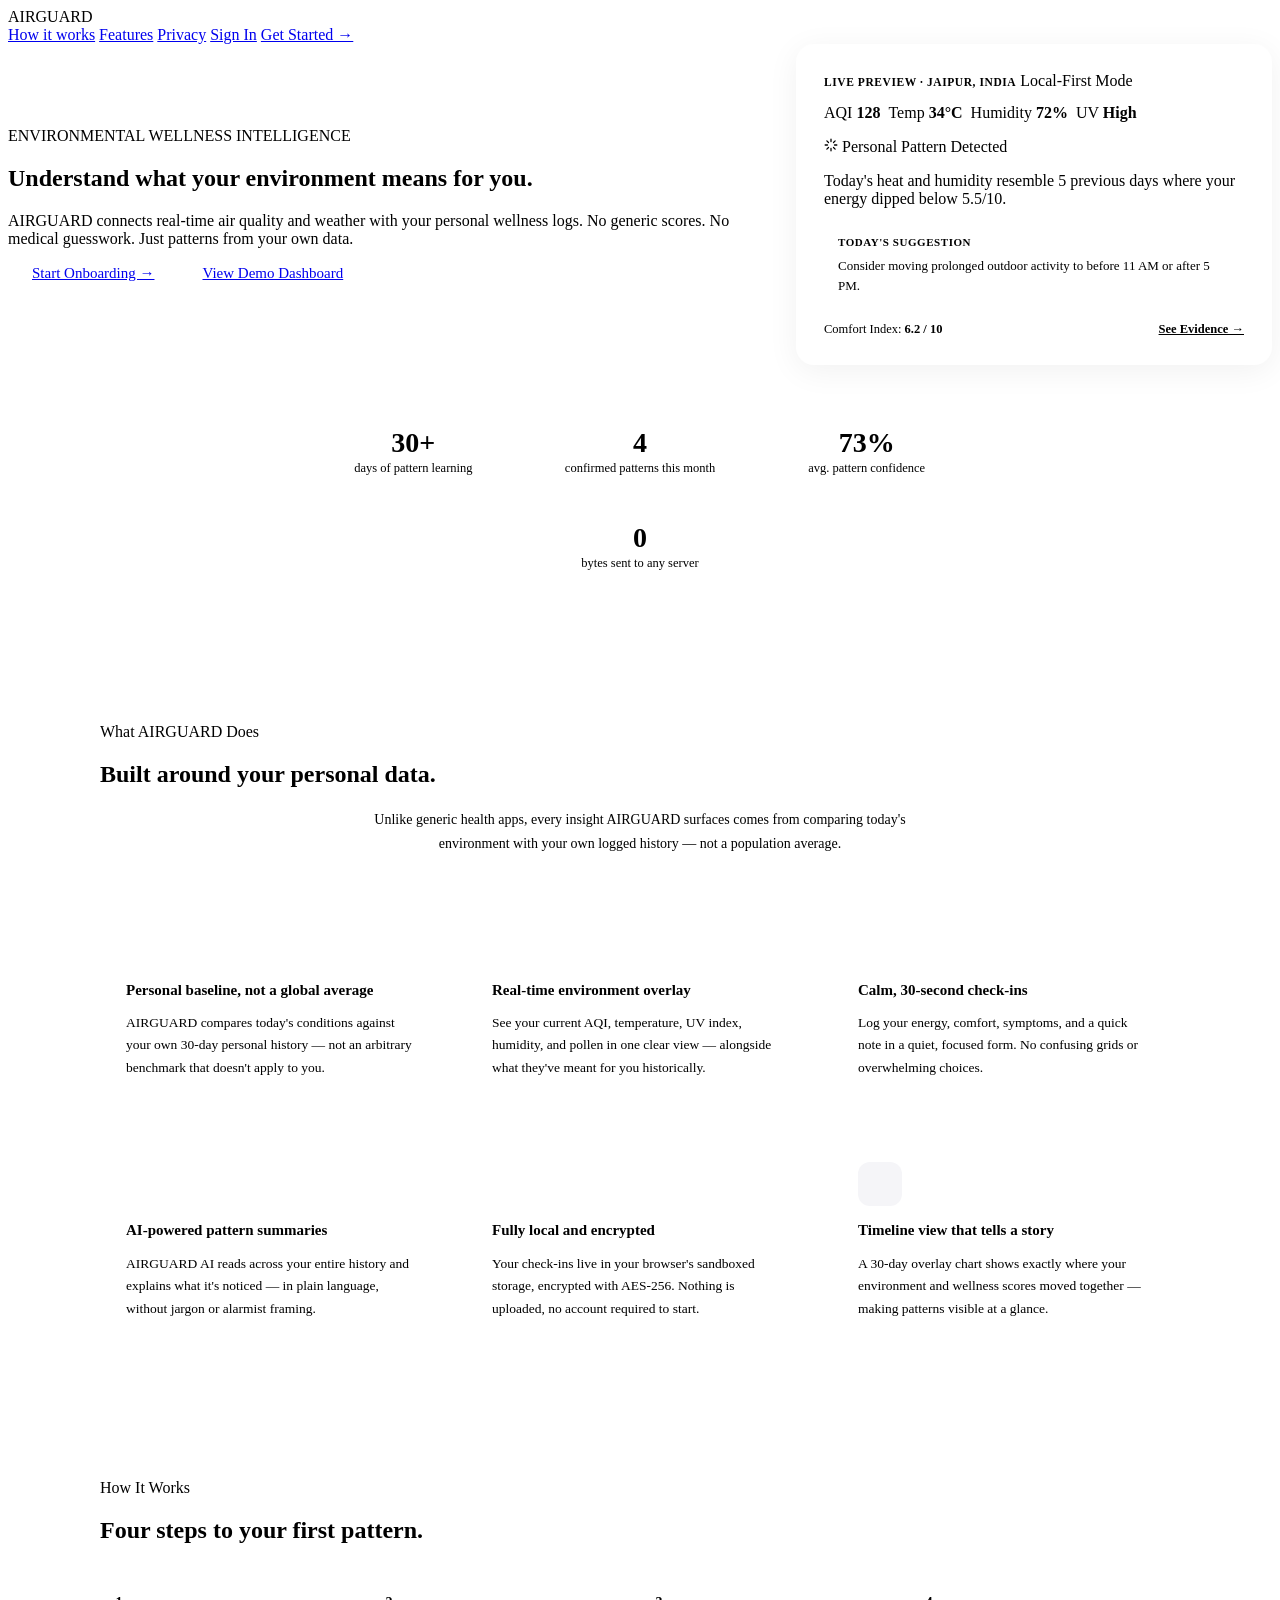
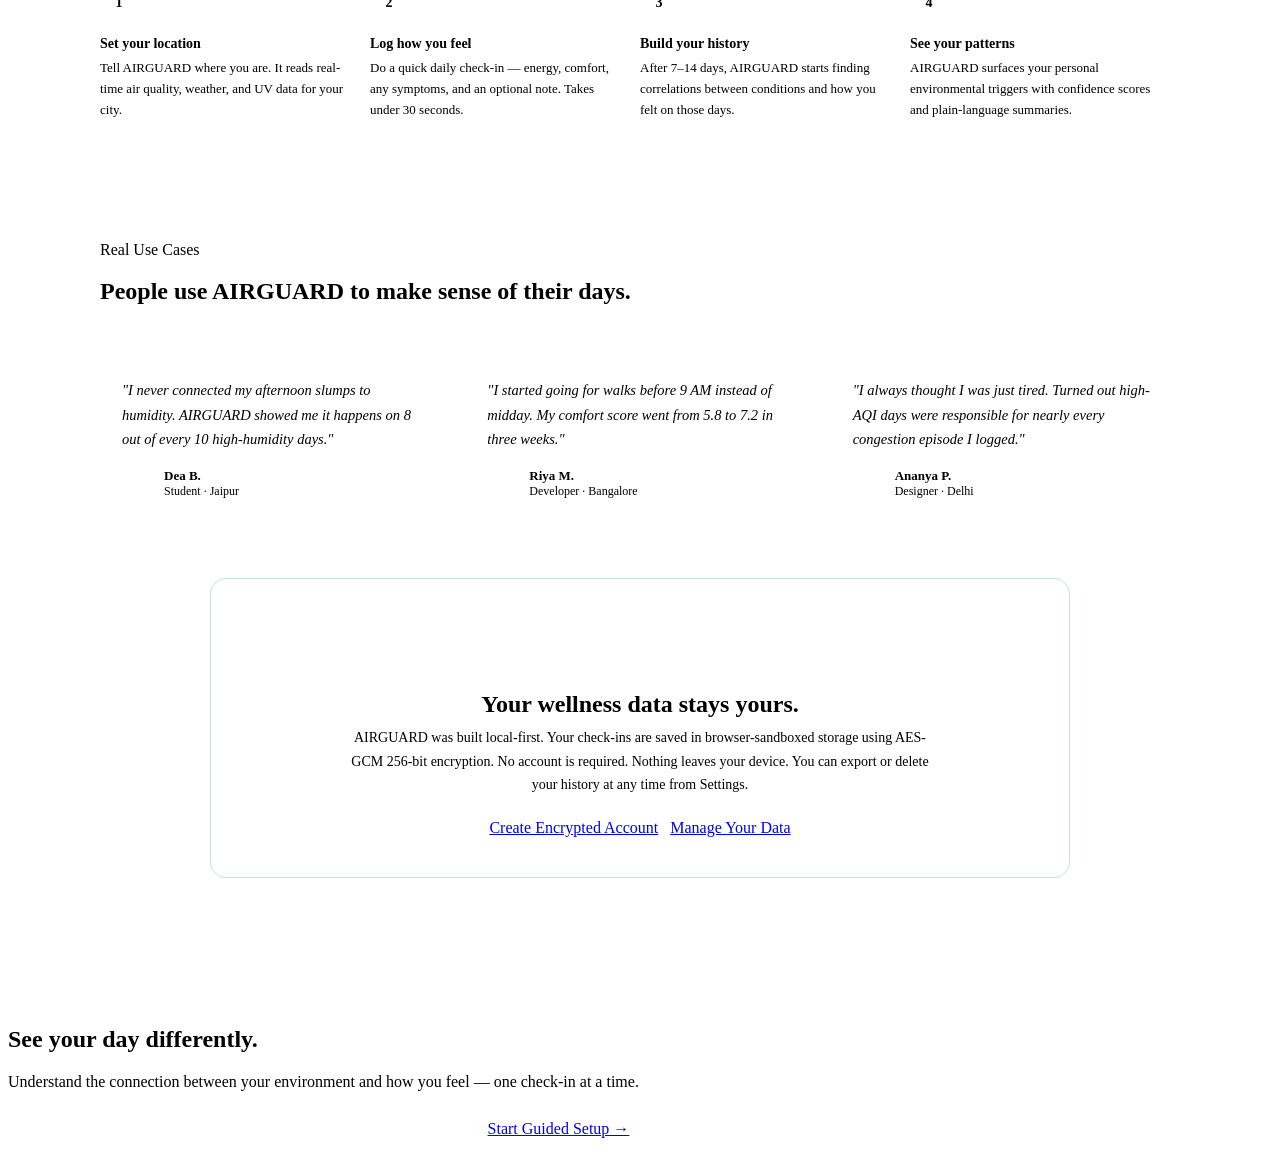
==== index.html @ f50c3597 "initial commit" ====
<!DOCTYPE html>
<html lang="en" class="landing-body">
<head>
  <meta charset="UTF-8">
  <meta name="viewport" content="width=device-width, initial-scale=1.0">
  <title>AIRGUARD — Environmental Wellness Intelligence</title>
  <meta name="description" content="AIRGUARD connects real-time air quality and weather to your personal wellness logs, helping you discover how your environment affects how you feel.">
  <link rel="preconnect" href="https://fonts.googleapis.com">
  <link rel="preconnect" href="https://fonts.gstatic.com" crossorigin>
  <link href="https://fonts.googleapis.com/css2?family=DM+Sans:opsz,wght@9..40,300;9..40,400;9..40,500;9..40,600;9..40,700;9..40,800&display=swap" rel="stylesheet">
  <link rel="stylesheet" href="css/style.css">
  <style>
    /* ─── LANDING PAGE EXTRAS ─────────────────────────────── */
    .landing-nav-links a { transition: color 0.15s; }
    .landing-nav-links a:hover { color: var(--text); }

    /* HERO STRIP */
    .hero-env-strip {
      display: flex;
      gap: 8px;
      flex-wrap: wrap;
      margin-bottom: 16px;
    }

    /* SPOTLIGHT CARD */
    .hero-spotlight-card {
      background: #fff;
      border: 1px solid var(--border);
      border-radius: 18px;
      padding: 28px;
      box-shadow: 0 6px 32px rgba(0,0,0,0.06);
      max-width: 420px;
      width: 100%;
    }

    /* FEATURE SECTION */
    .feature-section {
      padding: 72px 0 56px;
    }
    .feature-grid {
      display: grid;
      grid-template-columns: repeat(auto-fit, minmax(280px, 1fr));
      gap: 18px;
      margin-top: 40px;
    }
    .feature-card {
      background: #fff;
      border: 1px solid var(--border);
      border-radius: 14px;
      padding: 26px;
      transition: box-shadow 0.18s, transform 0.18s;
    }
    .feature-card:hover {
      box-shadow: 0 4px 20px rgba(0,0,0,0.07);
      transform: translateY(-2px);
    }
    .feature-icon {
      width: 44px;
      height: 44px;
      border-radius: 12px;
      display: flex;
      align-items: center;
      justify-content: center;
      margin-bottom: 16px;
    }
    .feature-card h3 {
      font-size: 15px;
      font-weight: 700;
      color: var(--text);
      margin-bottom: 8px;
    }
    .feature-card p {
      font-size: 13.5px;
      color: var(--text-secondary);
      line-height: 1.65;
    }

    /* TESTIMONIAL / SCENARIO SECTION */
    .scenario-section {
      padding: 56px 0;
      border-top: 1px solid var(--border-soft);
    }
    .scenario-grid {
      display: grid;
      grid-template-columns: repeat(auto-fit, minmax(260px, 1fr));
      gap: 16px;
      margin-top: 36px;
    }
    .scenario-card {
      background: #fff;
      border: 1px solid var(--border);
      border-radius: 14px;
      padding: 22px;
    }
    .scenario-quote {
      font-size: 14.5px;
      line-height: 1.7;
      color: var(--text);
      margin-bottom: 16px;
      font-style: italic;
    }
    .scenario-source {
      display: flex;
      align-items: center;
      gap: 10px;
    }
    .scenario-avatar {
      width: 32px;
      height: 32px;
      border-radius: 50%;
      display: flex;
      align-items: center;
      justify-content: center;
      font-size: 12px;
      font-weight: 700;
      color: #fff;
      flex-shrink: 0;
    }
    .scenario-name {
      font-size: 13px;
      font-weight: 700;
      color: var(--text);
    }
    .scenario-role {
      font-size: 12px;
      color: var(--text-tertiary);
    }

    /* HOW IT WORKS */
    .how-section {
      padding: 64px 0;
      border-top: 1px solid var(--border-soft);
    }
    .steps-row {
      display: grid;
      grid-template-columns: repeat(auto-fit, minmax(200px, 1fr));
      gap: 0;
      margin-top: 40px;
      position: relative;
    }
    .step-item {
      padding: 0 24px 0 0;
      position: relative;
    }
    .step-item:not(:last-child)::after {
      content: '';
      position: absolute;
      right: 0;
      top: 20px;
      height: 1px;
      width: 100%;
      background: var(--border-soft);
      pointer-events: none;
    }
    .step-num {
      width: 38px;
      height: 38px;
      border-radius: 50%;
      background: var(--surface-alt);
      border: 1px solid var(--border);
      display: flex;
      align-items: center;
      justify-content: center;
      font-size: 14px;
      font-weight: 800;
      color: var(--text);
      margin-bottom: 14px;
      position: relative;
      z-index: 1;
    }
    .step-title {
      font-size: 14px;
      font-weight: 700;
      color: var(--text);
      margin-bottom: 6px;
    }
    .step-desc {
      font-size: 13px;
      color: var(--text-secondary);
      line-height: 1.6;
    }

    /* PRIVACY TRUST BANNER */
    .trust-banner {
      background: var(--green-bg);
      border: 1px solid #BDE6D5;
      border-radius: 16px;
      padding: 40px;
      text-align: center;
      margin: 0 0 64px;
    }
    .trust-icon {
      width: 52px;
      height: 52px;
      border-radius: 14px;
      background: var(--green);
      color: #fff;
      display: flex;
      align-items: center;
      justify-content: center;
      margin: 0 auto 16px;
    }
    .trust-banner h2 {
      font-size: 24px;
      font-weight: 800;
      color: var(--green-fg);
      margin-bottom: 8px;
    }
    .trust-banner p {
      max-width: 600px;
      margin: 0 auto 22px;
      font-size: 14px;
      color: var(--text-secondary);
      line-height: 1.7;
    }

    /* STATS ROW */
    .stats-row {
      display: flex;
      justify-content: center;
      gap: 0;
      flex-wrap: wrap;
      border: 1px solid var(--border);
      border-radius: 14px;
      background: #fff;
      overflow: hidden;
      margin: 0 auto;
      max-width: 680px;
    }
    .stat-item {
      flex: 1;
      min-width: 140px;
      padding: 24px 20px;
      text-align: center;
      border-right: 1px solid var(--border);
    }
    .stat-item:last-child { border-right: none; }
    .stat-number {
      font-size: 28px;
      font-weight: 800;
      color: var(--text);
      line-height: 1;
      margin-bottom: 4px;
    }
    .stat-label {
      font-size: 12.5px;
      color: var(--text-secondary);
    }

    /* SECTION LAYOUT WRAPPER */
    .landing-container {
      max-width: 1080px;
      margin: 0 auto;
      padding: 0 32px;
    }

    /* Two-col layout for hero */
    .hero-two-col {
      display: grid;
      grid-template-columns: 1fr auto;
      gap: 48px;
      align-items: center;
    }
    @media (max-width: 820px) {
      .hero-two-col { grid-template-columns: 1fr; }
      .hero-spotlight-card { max-width: 100%; }
    }
    @media (max-width: 600px) {
      .step-item { padding-bottom: 24px; }
      .stats-row { flex-direction: column; }
      .stat-item { border-right: none; border-bottom: 1px solid var(--border); }
      .stat-item:last-child { border-bottom: none; }
    }
  </style>
</head>
<body class="landing-body">

  <!-- HEADER -->
  <header class="landing-header">
    <div class="landing-brand">
      <span class="brand-dot"></span> AIRGUARD
    </div>
    <nav class="landing-nav-links">
      <a href="#how-it-works">How it works</a>
      <a href="#features">Features</a>
      <a href="#privacy">Privacy</a>
      <a href="auth.html" class="btn btn-outline btn-sm">Sign In</a>
      <a href="onboarding.html" class="btn btn-dark btn-sm">Get Started →</a>
    </nav>
  </header>

  <main>

    <!-- ── HERO ───────────────────────────────────────────── -->
    <section class="landing-hero">
      <div class="hero-two-col">
        <div>
          <span class="landing-hero-tag">ENVIRONMENTAL WELLNESS INTELLIGENCE</span>
          <h1 class="landing-hero-h1">Understand what your environment means for <span style="color:var(--purple-fg);">you.</span></h1>
          <p class="landing-hero-sub">
            AIRGUARD connects real-time air quality and weather with your personal wellness logs. No generic scores. No medical guesswork. Just patterns from your own data.
          </p>
          <div class="landing-hero-actions">
            <a href="onboarding.html" class="btn btn-dark" style="padding:14px 24px; font-size:15px;">Start Onboarding →</a>
            <a href="dashboard.html" class="btn btn-outline" style="padding:14px 20px; font-size:15px;">View Demo Dashboard</a>
          </div>
        </div>

        <!-- SPOTLIGHT CARD -->
        <div class="hero-spotlight-card">
          <div class="spotlight-top" style="margin-bottom:14px;">
            <span class="secondary-text" style="font-weight:700; font-size:11.5px; letter-spacing:0.05em;">LIVE PREVIEW · JAIPUR, INDIA</span>
            <span class="spotlight-badge"><span class="pulse-dot"></span>Local-First Mode</span>
          </div>

          <div class="hero-env-strip">
            <div class="env-pill"><span class="dot" style="background:var(--amber);"></span>AQI <b>128</b></div>
            <div class="env-pill"><span class="dot" style="background:var(--red);"></span>Temp <b>34°C</b></div>
            <div class="env-pill"><span class="dot" style="background:var(--blue);"></span>Humidity <b>72%</b></div>
            <div class="env-pill"><span class="dot" style="background:var(--purple);"></span>UV <b>High</b></div>
          </div>

          <div class="spotlight-highlight-box" style="margin-bottom:16px;">
            <div class="spotlight-title">
              <svg width="14" height="14" viewBox="0 0 24 24" fill="none" stroke="currentColor" stroke-width="2.2" stroke-linecap="round" stroke-linejoin="round"><path d="M12 2v4M12 18v4M4.9 4.9l2.8 2.8M16.3 16.3l2.8 2.8M2 12h4M18 12h4M4.9 19.1l2.8-2.8M16.3 7.7l2.8-2.8"/></svg>
              Personal Pattern Detected
            </div>
            <p class="spotlight-text">
              Today's heat and humidity resemble 5 previous days where your energy dipped below 5.5/10.
            </p>
          </div>

          <div style="background:var(--surface-alt); border-radius:10px; padding:12px 14px; margin-bottom:14px;">
            <div style="font-size:11px; font-weight:700; color:var(--text-tertiary); text-transform:uppercase; letter-spacing:0.05em; margin-bottom:8px;">Today's Suggestion</div>
            <div style="font-size:13px; color:var(--text); line-height:1.55;">Consider moving prolonged outdoor activity to before 11 AM or after 5 PM.</div>
          </div>

          <div style="display:flex; justify-content:space-between; align-items:center; font-size:12.5px; color:var(--text-secondary);">
            <span>Comfort Index: <b style="color:var(--text);">6.2 / 10</b></span>
            <a href="dashboard.html" style="color:var(--purple-fg); font-weight:700;">See Evidence →</a>
          </div>
        </div>
      </div>
    </section>

    <!-- ── STATS ──────────────────────────────────────────── -->
    <section style="padding: 40px 0 56px;">
      <div class="landing-container">
        <div class="stats-row">
          <div class="stat-item">
            <div class="stat-number">30+</div>
            <div class="stat-label">days of pattern learning</div>
          </div>
          <div class="stat-item">
            <div class="stat-number">4</div>
            <div class="stat-label">confirmed patterns this month</div>
          </div>
          <div class="stat-item">
            <div class="stat-number">73%</div>
            <div class="stat-label">avg. pattern confidence</div>
          </div>
          <div class="stat-item">
            <div class="stat-number">0</div>
            <div class="stat-label">bytes sent to any server</div>
          </div>
        </div>
      </div>
    </section>

    <!-- ── FEATURES ───────────────────────────────────────── -->
    <section class="feature-section" id="features">
      <div class="landing-container">
        <div class="section-kicker-center">What AIRGUARD Does</div>
        <h2 class="section-title-center">Built around your personal data.</h2>
        <p style="text-align:center; max-width:580px; margin:12px auto 0; font-size:14px; color:var(--text-secondary); line-height:1.7;">
          Unlike generic health apps, every insight AIRGUARD surfaces comes from comparing today's environment with your own logged history — not a population average.
        </p>

        <div class="feature-grid">

          <div class="feature-card">
            <div class="feature-icon" style="background:var(--purple-bg);">
              <svg width="20" height="20" viewBox="0 0 24 24" fill="none" stroke="var(--purple-fg)" stroke-width="2" stroke-linecap="round" stroke-linejoin="round"><path d="m3 17 6-6 4 4 8-8"/><path d="M15 6h6v6"/></svg>
            </div>
            <h3>Personal baseline, not a global average</h3>
            <p>AIRGUARD compares today's conditions against your own 30-day personal history — not an arbitrary benchmark that doesn't apply to you.</p>
          </div>

          <div class="feature-card">
            <div class="feature-icon" style="background:var(--blue-bg);">
              <svg width="20" height="20" viewBox="0 0 24 24" fill="none" stroke="var(--blue-fg)" stroke-width="2" stroke-linecap="round" stroke-linejoin="round"><circle cx="12" cy="12" r="9"/><path d="M12 7v5l3 2"/></svg>
            </div>
            <h3>Real-time environment overlay</h3>
            <p>See your current AQI, temperature, UV index, humidity, and pollen in one clear view — alongside what they've meant for you historically.</p>
          </div>

          <div class="feature-card">
            <div class="feature-icon" style="background:var(--green-bg);">
              <svg width="20" height="20" viewBox="0 0 24 24" fill="none" stroke="var(--green-fg)" stroke-width="2" stroke-linecap="round" stroke-linejoin="round"><circle cx="12" cy="12" r="9"/><path d="m8.5 12.5 2.4 2.4L16 9.5"/></svg>
            </div>
            <h3>Calm, 30-second check-ins</h3>
            <p>Log your energy, comfort, symptoms, and a quick note in a quiet, focused form. No confusing grids or overwhelming choices.</p>
          </div>

          <div class="feature-card">
            <div class="feature-icon" style="background:var(--amber-bg);">
              <svg width="20" height="20" viewBox="0 0 24 24" fill="none" stroke="var(--amber-fg)" stroke-width="2" stroke-linecap="round" stroke-linejoin="round"><path d="M12 2v4M12 18v4M4.9 4.9l2.8 2.8M16.3 16.3l2.8 2.8M2 12h4M18 12h4M4.9 19.1l2.8-2.8M16.3 7.7l2.8-2.8"/></svg>
            </div>
            <h3>AI-powered pattern summaries</h3>
            <p>AIRGUARD AI reads across your entire history and explains what it's noticed — in plain language, without jargon or alarmist framing.</p>
          </div>

          <div class="feature-card">
            <div class="feature-icon" style="background:var(--red-bg);">
              <svg width="20" height="20" viewBox="0 0 24 24" fill="none" stroke="var(--red-fg)" stroke-width="2" stroke-linecap="round" stroke-linejoin="round"><rect x="3" y="11" width="18" height="11" rx="2"/><path d="M7 11V7a5 5 0 0 1 10 0v4"/></svg>
            </div>
            <h3>Fully local and encrypted</h3>
            <p>Your check-ins live in your browser's sandboxed storage, encrypted with AES-256. Nothing is uploaded, no account required to start.</p>
          </div>

          <div class="feature-card">
            <div class="feature-icon" style="background:#F5F5F8;">
              <svg width="20" height="20" viewBox="0 0 24 24" fill="none" stroke="var(--text)" stroke-width="2" stroke-linecap="round" stroke-linejoin="round"><circle cx="12" cy="12" r="8.5"/><path d="M12 7.5V12l3 2"/></svg>
            </div>
            <h3>Timeline view that tells a story</h3>
            <p>A 30-day overlay chart shows exactly where your environment and wellness scores moved together — making patterns visible at a glance.</p>
          </div>

        </div>
      </div>
    </section>

    <!-- ── HOW IT WORKS ───────────────────────────────────── -->
    <section class="how-section" id="how-it-works">
      <div class="landing-container">
        <div class="section-kicker-center">How It Works</div>
        <h2 class="section-title-center">Four steps to your first pattern.</h2>

        <div class="steps-row">
          <div class="step-item">
            <div class="step-num">1</div>
            <div class="step-title">Set your location</div>
            <div class="step-desc">Tell AIRGUARD where you are. It reads real-time air quality, weather, and UV data for your city.</div>
          </div>
          <div class="step-item">
            <div class="step-num">2</div>
            <div class="step-title">Log how you feel</div>
            <div class="step-desc">Do a quick daily check-in — energy, comfort, any symptoms, and an optional note. Takes under 30 seconds.</div>
          </div>
          <div class="step-item">
            <div class="step-num">3</div>
            <div class="step-title">Build your history</div>
            <div class="step-desc">After 7–14 days, AIRGUARD starts finding correlations between conditions and how you felt on those days.</div>
          </div>
          <div class="step-item">
            <div class="step-num">4</div>
            <div class="step-title">See your patterns</div>
            <div class="step-desc">AIRGUARD surfaces your personal environmental triggers with confidence scores and plain-language summaries.</div>
          </div>
        </div>
      </div>
    </section>

    <!-- ── SCENARIOS ─────────────────────────────────────── -->
    <section class="scenario-section">
      <div class="landing-container">
        <div class="section-kicker-center">Real Use Cases</div>
        <h2 class="section-title-center">People use AIRGUARD to make sense of their days.</h2>

        <div class="scenario-grid">
          <div class="scenario-card">
            <p class="scenario-quote">"I never connected my afternoon slumps to humidity. AIRGUARD showed me it happens on 8 out of every 10 high-humidity days."</p>
            <div class="scenario-source">
              <div class="scenario-avatar" style="background:var(--purple);">D</div>
              <div>
                <div class="scenario-name">Dea B.</div>
                <div class="scenario-role">Student · Jaipur</div>
              </div>
            </div>
          </div>
          <div class="scenario-card">
            <p class="scenario-quote">"I started going for walks before 9 AM instead of midday. My comfort score went from 5.8 to 7.2 in three weeks."</p>
            <div class="scenario-source">
              <div class="scenario-avatar" style="background:var(--blue);">R</div>
              <div>
                <div class="scenario-name">Riya M.</div>
                <div class="scenario-role">Developer · Bangalore</div>
              </div>
            </div>
          </div>
          <div class="scenario-card">
            <p class="scenario-quote">"I always thought I was just tired. Turned out high-AQI days were responsible for nearly every congestion episode I logged."</p>
            <div class="scenario-source">
              <div class="scenario-avatar" style="background:var(--green);">A</div>
              <div>
                <div class="scenario-name">Ananya P.</div>
                <div class="scenario-role">Designer · Delhi</div>
              </div>
            </div>
          </div>
        </div>
      </div>
    </section>

    <!-- ── PRIVACY TRUST BANNER ──────────────────────────── -->
    <section style="padding: 0 32px 64px;" id="privacy">
      <div style="max-width:860px; margin:0 auto;">
        <div class="trust-banner">
          <div class="trust-icon">
            <svg width="22" height="22" viewBox="0 0 24 24" fill="none" stroke="currentColor" stroke-width="2" stroke-linecap="round" stroke-linejoin="round"><rect x="3" y="11" width="18" height="11" rx="2"/><path d="M7 11V7a5 5 0 0 1 10 0v4"/></svg>
          </div>
          <h2>Your wellness data stays yours.</h2>
          <p>AIRGUARD was built local-first. Your check-ins are saved in browser-sandboxed storage using AES-GCM 256-bit encryption. No account is required. Nothing leaves your device. You can export or delete your history at any time from Settings.</p>
          <div style="display:flex; justify-content:center; gap:12px; flex-wrap:wrap;">
            <a href="auth.html" class="btn btn-dark btn-sm">Create Encrypted Account</a>
            <a href="settings.html" class="btn btn-outline btn-sm">Manage Your Data</a>
          </div>
        </div>
      </div>
    </section>

  </main>

  <!-- FOOTER BANNER -->
  <footer class="landing-footer-banner">
    <h2>See your day differently.</h2>
    <p>Understand the connection between your environment and how you feel — one check-in at a time.</p>
    <div style="display:flex; justify-content:center; gap:12px; flex-wrap:wrap;">
      <a href="onboarding.html" class="btn btn-white" style="padding:13px 24px;">Start Guided Setup →</a>
      <a href="dashboard.html" class="btn btn-outline" style="color:#FFF; border-color:#343C45;">Open Dashboard Demo</a>
    </div>
  </footer>

</body>
</html>
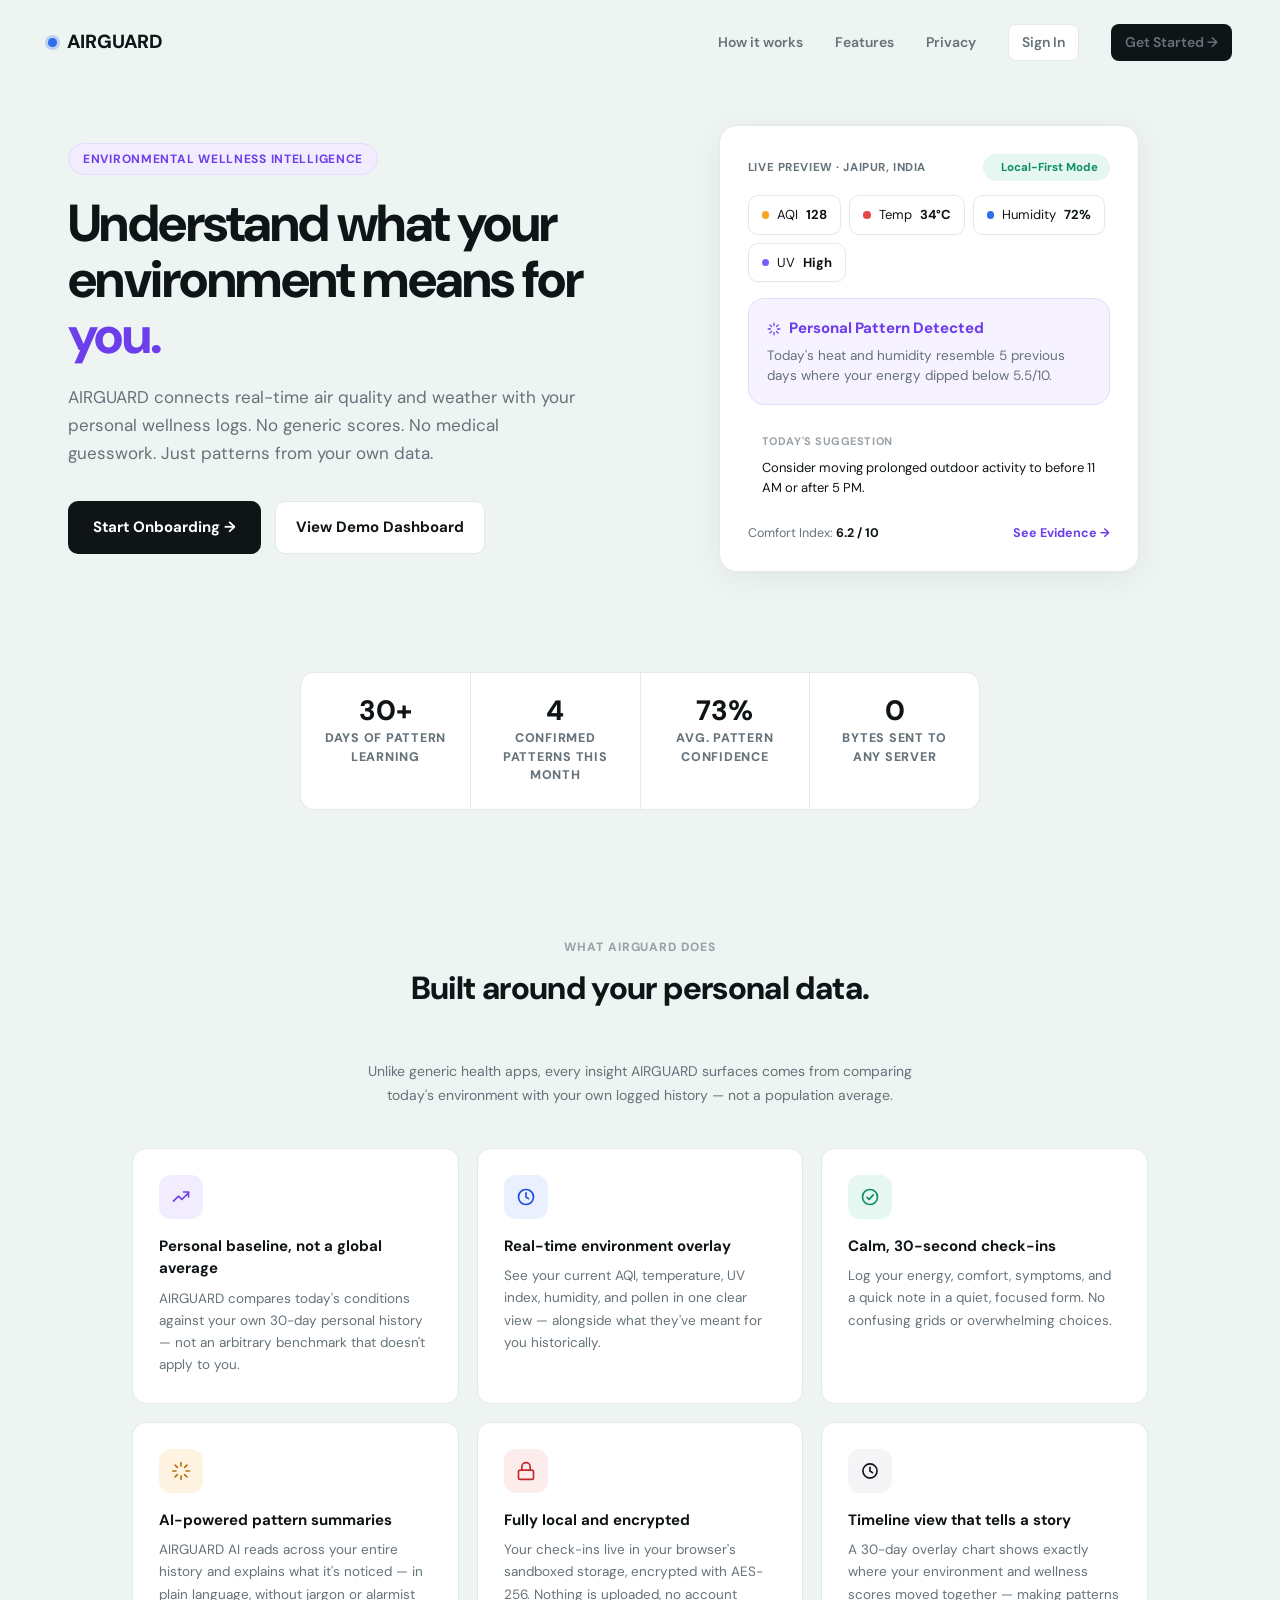
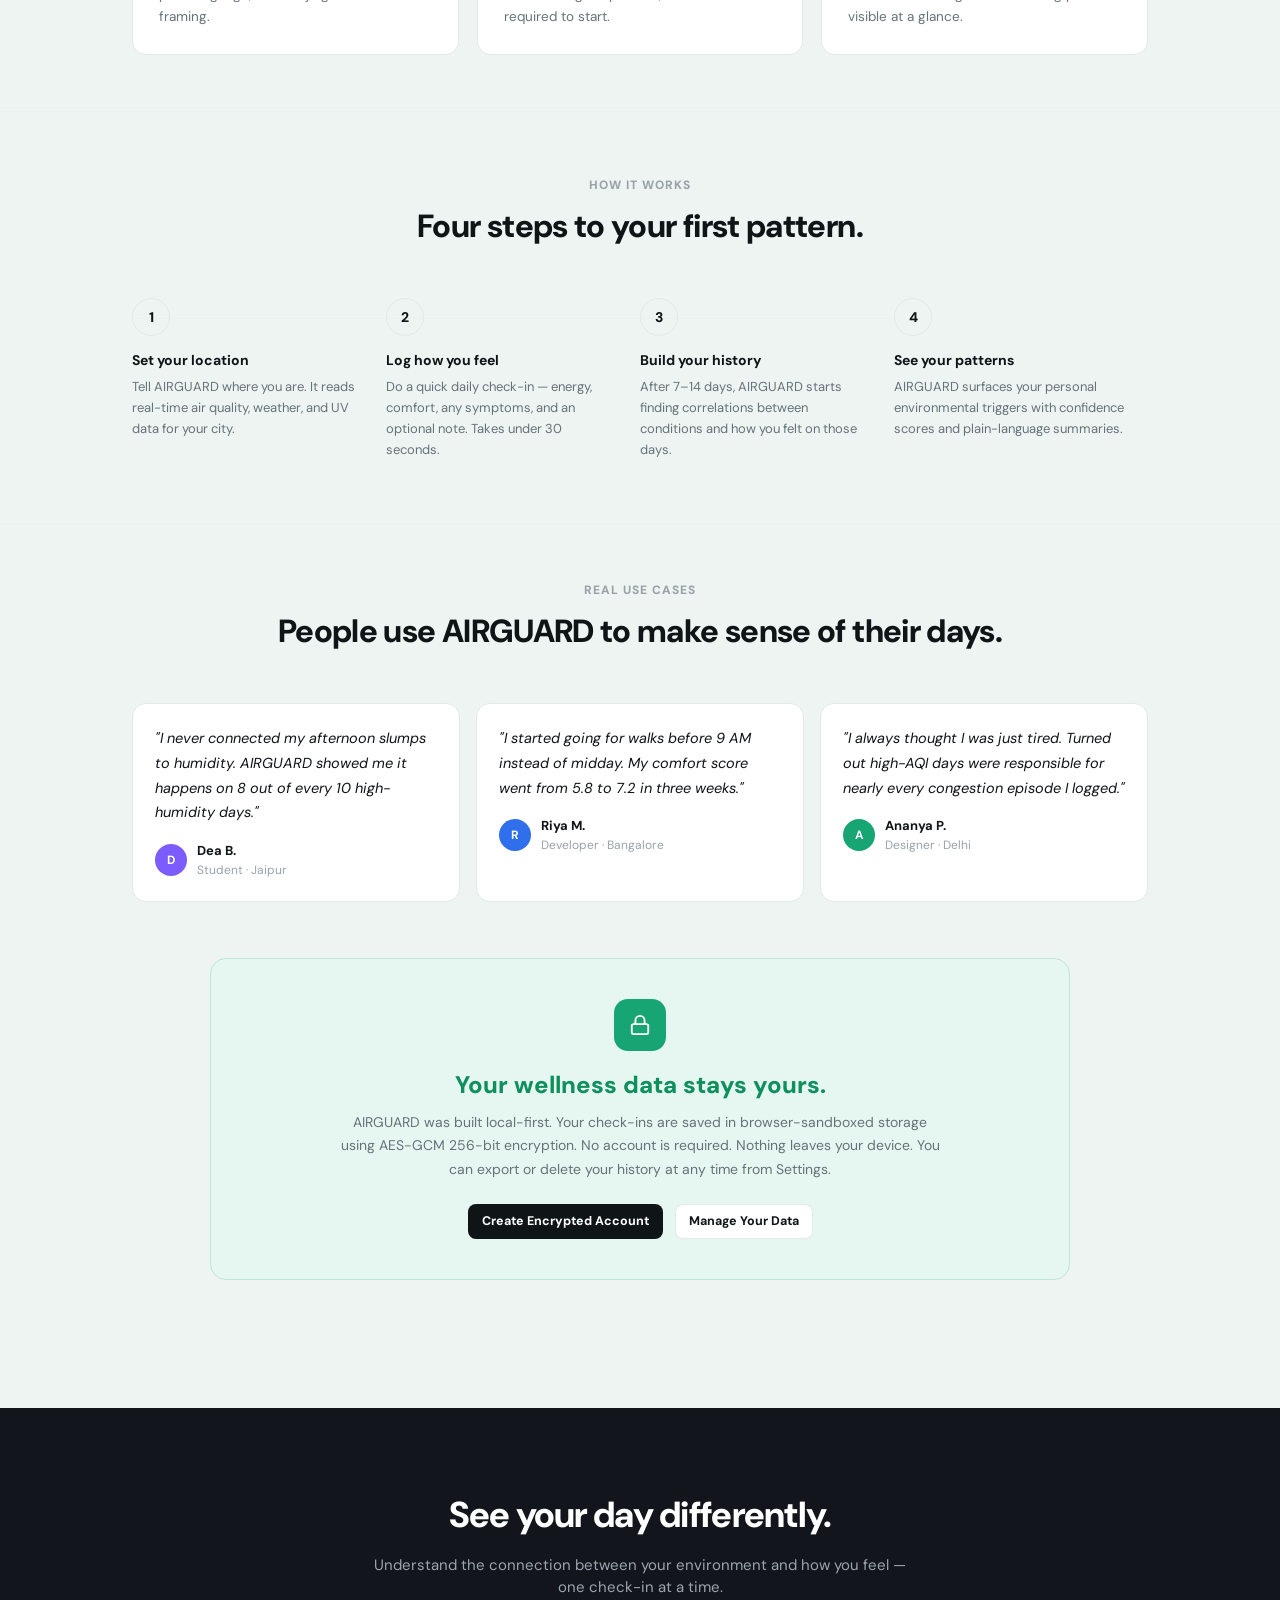
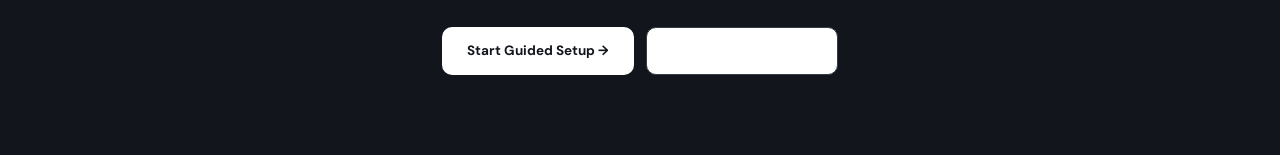
==== commit 41586414: "ui refine" ====
--- a/index.html
+++ b/index.html
@@ -254,15 +254,8 @@
       padding: 0 32px;
     }
 
-    /* Two-col layout for hero */
-    .hero-two-col {
-      display: grid;
-      grid-template-columns: 1fr auto;
-      gap: 48px;
-      align-items: center;
-    }
     @media (max-width: 820px) {
-      .hero-two-col { grid-template-columns: 1fr; }
+      .landing-hero { grid-template-columns: 1fr; }
       .hero-spotlight-card { max-width: 100%; }
     }
     @media (max-width: 600px) {
@@ -293,7 +286,6 @@
 
     <!-- ── HERO ───────────────────────────────────────────── -->
     <section class="landing-hero">
-      <div class="hero-two-col">
         <div>
           <span class="landing-hero-tag">ENVIRONMENTAL WELLNESS INTELLIGENCE</span>
           <h1 class="landing-hero-h1">Understand what your environment means for <span style="color:var(--purple-fg);">you.</span></h1>
@@ -340,7 +332,6 @@
             <a href="dashboard.html" style="color:var(--purple-fg); font-weight:700;">See Evidence →</a>
           </div>
         </div>
-      </div>
     </section>
 
     <!-- ── STATS ──────────────────────────────────────────── -->
--- a/css/style.css
+++ b/css/style.css
@@ -0,0 +1,1920 @@
+
+:root {
+  /* Functional Accent System */
+  --blue: #2F6FEB;
+  --blue-bg: #EAF0FE;
+  --blue-fg: #1D4ED8;
+  --blue-soft: #F0F5FF;
+
+  --purple: #7C5CFC;
+  --purple-bg: #F1EDFE;
+  --purple-fg: #6D3FEC;
+  --purple-soft: #F6F3FF;
+  --purple-border: #E4DBFF;
+
+  --green: #17A673;
+  --green-bg: #E6F7F1;
+  --green-fg: #0E8F5E;
+  --green-soft: #F0FAF6;
+
+  --amber: #F5A524;
+  --amber-bg: #FEF3E0;
+  --amber-fg: #B4740F;
+  --amber-soft: #FFF9EE;
+
+  --red: #E5484D;
+  --red-bg: #FDECEC;
+  --red-fg: #C22A2E;
+  --red-soft: #FEF4F4;
+
+  /* Surfaces & Canvas */
+  --sidebar-bg: #12161C;
+  --sidebar-active: #1D232C;
+  --sidebar-text: #9CA5AE;
+  --sidebar-text-hover: #FFFFFF;
+  --sidebar-border: #222932;
+
+  --app-bg: #EDF4F2;
+  --card-bg: #FFFFFF;
+  --border: #E2EAE8;
+  --border-soft: #EBF1EF;
+  --border-focus: #2F6FEB;
+
+  --text: #0F1417;
+  --text-secondary: #66727A;
+  --text-tertiary: #98A2A8;
+
+  --radius-xs: 6px;
+  --radius-sm: 9px;
+  --radius-md: 14px;
+  --radius-lg: 18px;
+  --radius-xl: 24px;
+
+  --shadow-card: 0 1px 3px rgba(15, 20, 23, 0.04), 0 2px 14px rgba(15, 20, 23, 0.03);
+  --shadow-hover: 0 4px 16px rgba(15, 20, 23, 0.06);
+  --shadow-pop: 0 12px 36px rgba(15, 20, 23, 0.12);
+
+  --transition-fast: 0.15s cubic-bezier(0.16, 1, 0.3, 1);
+  --transition-normal: 0.25s cubic-bezier(0.16, 1, 0.3, 1);
+}
+
+/* Dark Mode Theme */
+body.dark-theme {
+  --app-bg: #0D1117;
+  --card-bg: #161B22;
+  --border: #30363D;
+  --border-soft: #21262D;
+  --text: #F0F6FC;
+  --text-secondary: #8B949E;
+  --text-tertiary: #6E7681;
+  --blue-bg: rgba(47, 111, 235, 0.15);
+  --purple-bg: rgba(124, 92, 252, 0.15);
+  --green-bg: rgba(23, 166, 115, 0.15);
+  --amber-bg: rgba(245, 165, 36, 0.15);
+  --red-bg: rgba(229, 72, 77, 0.15);
+  --purple-border: #382B66;
+}
+
+/* =====================================================
+   RESET & BASE TYPOGRAPHY
+   ===================================================== */
+*, *::before, *::after {
+  box-sizing: border-box;
+  margin: 0;
+  padding: 0;
+}
+
+html, body {
+  min-height: 100%;
+  font-family: 'DM Sans', -apple-system, BlinkMacSystemFont, 'Segoe UI', Roboto, sans-serif;
+  background-color: var(--app-bg);
+  color: var(--text);
+  -webkit-font-smoothing: antialiased;
+  -moz-osx-font-smoothing: grayscale;
+  line-height: 1.5;
+  transition: background-color var(--transition-normal), color var(--transition-normal);
+}
+
+button, input, select, textarea {
+  font-family: inherit;
+  color: inherit;
+}
+
+a {
+  color: inherit;
+  text-decoration: none;
+}
+
+::selection {
+  background: var(--purple-bg);
+  color: var(--purple-fg);
+}
+
+.hide {
+  display: none !important;
+}
+
+/* Keyframe animations */
+@keyframes fadeIn {
+  from { opacity: 0; transform: translateY(6px); }
+  to { opacity: 1; transform: translateY(0); }
+}
+
+@keyframes pulseDot {
+  0%, 100% { transform: scale(1); opacity: 1; }
+  50% { transform: scale(1.25); opacity: 0.7; }
+}
+
+.fade-in {
+  animation: fadeIn var(--transition-normal) forwards;
+}
+
+/* =====================================================
+   LANDING PAGE (UNIQUE, NON-GENERIC HOMEPAGE)
+   ===================================================== */
+.landing-body {
+  background: #EDF4F2;
+  color: var(--text);
+}
+
+.landing-header {
+  display: flex;
+  justify-content: space-between;
+  align-items: center;
+  padding: 24px 48px;
+  max-width: 1280px;
+  margin: 0 auto;
+}
+
+.landing-brand {
+  display: flex;
+  align-items: center;
+  gap: 10px;
+  font-weight: 800;
+  font-size: 19px;
+  letter-spacing: -0.01em;
+  color: var(--text);
+}
+
+.landing-nav-links {
+  display: flex;
+  align-items: center;
+  gap: 32px;
+}
+
+.landing-nav-links a {
+  font-size: 14px;
+  font-weight: 600;
+  color: var(--text-secondary);
+  transition: color var(--transition-fast);
+}
+
+.landing-nav-links a:hover {
+  color: var(--text);
+}
+
+/* Hero Container */
+.landing-hero {
+  max-width: 1240px;
+  margin: 40px auto 60px;
+  padding: 0 48px;
+  display: grid;
+  grid-template-columns: 1.1fr 0.9fr;
+  gap: 48px;
+  align-items: center;
+}
+
+.landing-hero-tag {
+  display: inline-flex;
+  align-items: center;
+  gap: 8px;
+  font-size: 12px;
+  font-weight: 700;
+  letter-spacing: 0.06em;
+  text-transform: uppercase;
+  color: var(--purple-fg);
+  background: var(--purple-bg);
+  padding: 6px 14px;
+  border-radius: 20px;
+  margin-bottom: 20px;
+  border: 1px solid var(--purple-border);
+}
+
+.landing-hero-h1 {
+  font-size: 52px;
+  font-weight: 800;
+  line-height: 1.08;
+  letter-spacing: -0.03em;
+  color: var(--text);
+}
+
+.landing-hero-sub {
+  font-size: 17px;
+  line-height: 1.65;
+  color: var(--text-secondary);
+  margin-top: 20px;
+  max-width: 520px;
+}
+
+.landing-hero-actions {
+  display: flex;
+  gap: 14px;
+  margin-top: 34px;
+  align-items: center;
+}
+
+/* Visual Spotlight Card on Homepage */
+.hero-spotlight-card {
+  background: #FFFFFF;
+  border: 1px solid var(--border);
+  border-radius: 24px;
+  padding: 28px;
+  box-shadow: 0 10px 40px rgba(15, 20, 23, 0.05);
+  position: relative;
+}
+
+.spotlight-top {
+  display: flex;
+  justify-content: space-between;
+  align-items: center;
+  margin-bottom: 16px;
+}
+
+.spotlight-badge {
+  display: inline-flex;
+  align-items: center;
+  gap: 6px;
+  font-size: 11.5px;
+  font-weight: 700;
+  color: var(--green-fg);
+  background: var(--green-bg);
+  padding: 5px 12px;
+  border-radius: 20px;
+}
+
+.spotlight-highlight-box {
+  background: var(--purple-soft);
+  border: 1px solid var(--purple-border);
+  border-radius: 16px;
+  padding: 18px;
+  margin-bottom: 18px;
+}
+
+.spotlight-title {
+  font-size: 15px;
+  font-weight: 800;
+  color: var(--purple-fg);
+  display: flex;
+  align-items: center;
+  gap: 8px;
+}
+
+.spotlight-text {
+  font-size: 13.5px;
+  color: var(--text-secondary);
+  margin-top: 6px;
+  line-height: 1.5;
+}
+
+/* Value Props Section */
+.landing-section {
+  max-width: 1240px;
+  margin: 0 auto 90px;
+  padding: 0 48px;
+}
+
+.section-kicker-center {
+  text-align: center;
+  font-size: 12px;
+  font-weight: 800;
+  letter-spacing: 0.08em;
+  text-transform: uppercase;
+  color: var(--text-tertiary);
+  margin-bottom: 8px;
+}
+
+.section-title-center {
+  text-align: center;
+  font-size: 32px;
+  font-weight: 800;
+  letter-spacing: -0.02em;
+  margin-bottom: 48px;
+}
+
+.landing-cards-grid {
+  display: grid;
+  grid-template-columns: repeat(3, 1fr);
+  gap: 20px;
+}
+
+.landing-value-card {
+  background: #FFFFFF;
+  border: 1px solid var(--border);
+  border-radius: 20px;
+  padding: 28px;
+  box-shadow: var(--shadow-card);
+}
+
+.landing-value-card .icon-wrap {
+  width: 44px;
+  height: 44px;
+  border-radius: 12px;
+  background: var(--app-bg);
+  display: flex;
+  align-items: center;
+  justify-content: center;
+  font-size: 20px;
+  margin-bottom: 18px;
+}
+
+.landing-value-card h3 {
+  font-size: 18px;
+  font-weight: 700;
+  margin-bottom: 8px;
+}
+
+.landing-value-card p {
+  font-size: 14px;
+  color: var(--text-secondary);
+  line-height: 1.6;
+}
+
+/* Footer Banner */
+.landing-footer-banner {
+  background: var(--sidebar-bg);
+  color: #FFFFFF;
+  padding: 80px 48px;
+  text-align: center;
+}
+
+.landing-footer-banner h2 {
+  font-size: 36px;
+  font-weight: 800;
+  letter-spacing: -0.02em;
+}
+
+.landing-footer-banner p {
+  color: var(--sidebar-text);
+  margin: 12px auto 28px;
+  max-width: 540px;
+  font-size: 15px;
+}
+
+/* =====================================================
+   ONBOARDING PAGE (CALM, GUIDED EXPERIENCE)
+   ===================================================== */
+.onboard-page-container {
+  min-height: 100vh;
+  display: flex;
+  align-items: center;
+  justify-content: center;
+  padding: 40px 20px;
+  background: var(--app-bg);
+}
+
+.onboard-card-wrapper {
+  background: #FFFFFF;
+  border: 1px solid var(--border);
+  border-radius: 28px;
+  max-width: 580px;
+  width: 100%;
+  padding: 36px;
+  box-shadow: var(--shadow-pop);
+}
+
+.onboard-stepper-bar {
+  display: flex;
+  justify-content: space-between;
+  align-items: center;
+  margin-bottom: 28px;
+}
+
+.onboard-steps-indicator {
+  display: flex;
+  gap: 8px;
+}
+
+.onboard-steps-indicator span {
+  width: 8px;
+  height: 8px;
+  border-radius: 50%;
+  background: #D5E1DE;
+  transition: background var(--transition-fast), transform var(--transition-fast);
+}
+
+.onboard-steps-indicator span.active {
+  background: var(--blue);
+  transform: scale(1.2);
+}
+
+.onboard-page-step {
+  display: none;
+}
+
+.onboard-page-step.active {
+  display: block;
+  animation: fadeIn var(--transition-normal);
+}
+
+.onboard-h2 {
+  font-size: 26px;
+  font-weight: 800;
+  letter-spacing: -0.02em;
+  margin-bottom: 8px;
+}
+
+.onboard-desc {
+  font-size: 14.5px;
+  color: var(--text-secondary);
+  line-height: 1.6;
+  margin-bottom: 24px;
+}
+
+.onboard-actions-row {
+  display: flex;
+  justify-content: space-between;
+  align-items: center;
+  margin-top: 32px;
+}
+
+/* =====================================================
+   AUTH PAGE (SIGN IN / SIGN UP)
+   ===================================================== */
+.auth-page-container {
+  min-height: 100vh;
+  display: flex;
+  align-items: center;
+  justify-content: center;
+  padding: 40px 20px;
+  background: var(--app-bg);
+}
+
+.auth-card {
+  background: #FFFFFF;
+  border: 1px solid var(--border);
+  border-radius: 24px;
+  max-width: 440px;
+  width: 100%;
+  padding: 32px;
+  box-shadow: var(--shadow-pop);
+}
+
+.auth-tab-row {
+  display: flex;
+  background: var(--app-bg);
+  border-radius: 12px;
+  padding: 4px;
+  margin-bottom: 24px;
+}
+
+.auth-tab-btn {
+  flex: 1;
+  border: none;
+  background: transparent;
+  padding: 10px;
+  font-size: 13.5px;
+  font-weight: 700;
+  color: var(--text-secondary);
+  border-radius: 9px;
+  cursor: pointer;
+  transition: all var(--transition-fast);
+}
+
+.auth-tab-btn.active {
+  background: #FFFFFF;
+  color: var(--text);
+  box-shadow: 0 1px 3px rgba(0,0,0,0.05);
+}
+
+/* =====================================================
+   CALMING STEP-BY-STEP CHECK-IN (NON-OVERSTIMULATING)
+   ===================================================== */
+.checkin-step-card {
+  background: #FFFFFF;
+  border: 1px solid var(--border);
+  border-radius: 22px;
+  padding: 32px;
+  box-shadow: var(--shadow-card);
+}
+
+.checkin-progress-tracker {
+  display: flex;
+  gap: 6px;
+  margin-bottom: 24px;
+}
+
+.checkin-progress-tracker div {
+  flex: 1;
+  height: 4px;
+  border-radius: 4px;
+  background: var(--border-soft);
+  transition: background var(--transition-normal);
+}
+
+.checkin-progress-tracker div.active {
+  background: var(--purple);
+}
+
+.checkin-step-content {
+  display: none;
+}
+
+.checkin-step-content.active {
+  display: block;
+  animation: fadeIn var(--transition-normal);
+}
+
+.calm-slider-container {
+  background: var(--app-bg);
+  border-radius: 16px;
+  padding: 24px;
+  margin-bottom: 20px;
+}
+
+.calm-slider-number {
+  font-size: 38px;
+  font-weight: 800;
+  color: var(--purple-fg);
+  line-height: 1;
+  margin-bottom: 12px;
+}
+
+/* =====================================================
+   APPLICATION SHELL & SIDEBAR NAVIGATION
+   ===================================================== */
+.app {
+  display: flex;
+  min-height: 100vh;
+}
+
+.sidebar {
+  width: 240px;
+  flex-shrink: 0;
+  background: var(--sidebar-bg);
+  color: var(--sidebar-text);
+  padding: 22px 14px;
+  display: flex;
+  flex-direction: column;
+  position: sticky;
+  top: 0;
+  height: 100vh;
+  z-index: 50;
+  border-right: 1px solid var(--sidebar-border);
+}
+
+.sidebar-brand {
+  display: flex;
+  align-items: center;
+  gap: 10px;
+  padding: 8px 12px 24px 12px;
+  font-weight: 800;
+  font-size: 17px;
+  letter-spacing: 0.02em;
+  color: #FFFFFF;
+}
+
+.brand-dot {
+  width: 8.5px;
+  height: 8.5px;
+  border-radius: 50%;
+  background: var(--blue);
+  box-shadow: 0 0 0 3px rgba(47, 111, 235, 0.25);
+}
+
+.sidebar-nav {
+  display: flex;
+  flex-direction: column;
+  gap: 3px;
+  flex: 1;
+  overflow-y: auto;
+}
+
+.nav-link {
+  display: flex;
+  align-items: center;
+  gap: 12px;
+  padding: 10px 14px;
+  border-radius: 10px;
+  font-size: 14px;
+  font-weight: 500;
+  color: var(--sidebar-text);
+  cursor: pointer;
+  border: none;
+  background: transparent;
+  width: 100%;
+  text-align: left;
+  position: relative;
+  transition: background var(--transition-fast), color var(--transition-fast);
+}
+
+.nav-link svg {
+  flex-shrink: 0;
+  opacity: 0.85;
+}
+
+.nav-link:hover {
+  background: #191F27;
+  color: var(--sidebar-text-hover);
+}
+
+.nav-link.active {
+  background: var(--sidebar-active);
+  color: #FFFFFF;
+  font-weight: 600;
+}
+
+.nav-link.active::before {
+  content: "";
+  position: absolute;
+  left: -14px;
+  top: 8px;
+  bottom: 8px;
+  width: 3.5px;
+  background: var(--blue);
+  border-radius: 0 3px 3px 0;
+}
+
+.nav-link.active svg {
+  opacity: 1;
+  color: var(--blue);
+}
+
+.sidebar-bottom {
+  border-top: 1px solid var(--sidebar-border);
+  padding-top: 12px;
+  margin-top: 12px;
+}
+
+.sidebar-footer-note {
+  font-size: 11px;
+  color: #626D77;
+  padding: 12px 14px 4px;
+  line-height: 1.5;
+}
+
+.main-content-wrap {
+  flex: 1;
+  min-width: 0;
+  display: flex;
+  flex-direction: column;
+}
+
+.topbar-mobile {
+  display: none;
+}
+
+.main-viewport {
+  flex: 1;
+  padding: 32px 42px 90px;
+  max-width: 1240px;
+  width: 100%;
+  margin: 0 auto;
+}
+
+/* =====================================================
+   HEADER & CARD SYSTEM
+   ===================================================== */
+.page-header-row {
+  margin-bottom: 24px;
+}
+
+.page-title {
+  font-size: 30px;
+  font-weight: 800;
+  letter-spacing: -0.02em;
+  color: var(--text);
+}
+
+.page-subtitle {
+  font-size: 14px;
+  color: var(--text-secondary);
+  margin-top: 4px;
+  font-weight: 500;
+}
+
+.page-note {
+  font-size: 13.5px;
+  color: var(--text);
+  margin-top: 8px;
+  line-height: 1.5;
+}
+
+.section-heading {
+  font-size: 11.5px;
+  font-weight: 800;
+  letter-spacing: 0.08em;
+  text-transform: uppercase;
+  color: var(--text-tertiary);
+  margin-bottom: 12px;
+}
+
+.card {
+  background: var(--card-bg);
+  border: 1px solid var(--border);
+  border-radius: var(--radius-lg);
+  padding: 22px;
+  box-shadow: var(--shadow-card);
+  transition: border-color var(--transition-fast), box-shadow var(--transition-fast);
+}
+
+.card-heading {
+  font-size: 16.5px;
+  font-weight: 700;
+  color: var(--text);
+}
+
+.body-text {
+  font-size: 14px;
+  line-height: 1.6;
+  color: var(--text);
+}
+
+.secondary-text {
+  font-size: 13px;
+  color: var(--text-secondary);
+}
+
+.divider-space {
+  height: 24px;
+}
+
+/* Layout Grids */
+.grid { display: grid; gap: 14px; }
+.grid-5 { grid-template-columns: repeat(5, 1fr); }
+.grid-4 { grid-template-columns: repeat(4, 1fr); }
+.grid-3 { grid-template-columns: repeat(3, 1fr); }
+.grid-2 { grid-template-columns: 1fr 1fr; }
+.dash-2col {
+  display: grid;
+  grid-template-columns: 1.5fr 1fr;
+  gap: 16px;
+  align-items: stretch;
+}
+
+/* =====================================================
+   BUTTONS & CHIPS
+   ===================================================== */
+.btn {
+  display: inline-flex;
+  align-items: center;
+  justify-content: center;
+  gap: 7px;
+  font-size: 13.5px;
+  font-weight: 700;
+  padding: 11px 18px;
+  border-radius: 10px;
+  border: 1px solid transparent;
+  cursor: pointer;
+  transition: all var(--transition-fast);
+}
+
+.btn-dark {
+  background: var(--text);
+  color: #FFFFFF;
+}
+.btn-dark:hover {
+  background: #000000;
+  transform: translateY(-1px);
+}
+
+.btn-white {
+  background: #FFFFFF;
+  color: var(--sidebar-bg);
+}
+.btn-white:hover {
+  background: #F4F7F6;
+}
+
+.btn-outline {
+  background: var(--card-bg);
+  color: var(--text);
+  border-color: var(--border);
+}
+.btn-outline:hover {
+  background: var(--app-bg);
+  border-color: #D3DFDC;
+}
+
+.btn-purple {
+  background: var(--purple-bg);
+  color: var(--purple-fg);
+  border-color: var(--purple-border);
+}
+.btn-purple:hover {
+  background: #E8DFFF;
+}
+
+.btn-danger {
+  background: var(--red);
+  color: #FFFFFF;
+}
+.btn-danger:hover {
+  background: #C22A2E;
+}
+
+.btn-sm {
+  padding: 7px 13px;
+  font-size: 12.5px;
+  border-radius: 8px;
+}
+
+.btn-full {
+  width: 100%;
+}
+
+.btn:focus-visible, .nav-link:focus-visible, .chip:focus-visible, input:focus-visible, select:focus-visible, textarea:focus-visible {
+  outline: 2px solid var(--blue);
+  outline-offset: 2px;
+}
+
+/* Chips */
+.chip-row {
+  display: flex;
+  flex-wrap: wrap;
+  gap: 8px;
+  margin-top: 10px;
+}
+
+.chip {
+  padding: 8px 14px;
+  border-radius: 9px;
+  border: 1px solid var(--border);
+  background: var(--card-bg);
+  font-size: 13px;
+  font-weight: 500;
+  cursor: pointer;
+  color: var(--text);
+  transition: all var(--transition-fast);
+}
+
+.chip:hover {
+  border-color: #C9D6D3;
+  transform: translateY(-1px);
+}
+
+.chip.selected {
+  background: var(--text);
+  border-color: var(--text);
+  color: #FFFFFF;
+  font-weight: 700;
+}
+
+/* =====================================================
+   ENVIRONMENT PILL ROW (EXACT REFERENCE STYLE)
+   ===================================================== */
+.pill-row {
+  display: flex;
+  flex-wrap: wrap;
+  gap: 8px;
+}
+
+.env-pill {
+  display: flex;
+  align-items: center;
+  gap: 8px;
+  border: 1px solid var(--border);
+  border-radius: 10px;
+  padding: 9px 13px;
+  font-size: 13px;
+  background: var(--card-bg);
+  box-shadow: 0 1px 2px rgba(15, 20, 23, 0.02);
+  cursor: pointer;
+  transition: border-color var(--transition-fast), transform var(--transition-fast);
+}
+
+.env-pill:hover {
+  border-color: #CAD7D4;
+  transform: translateY(-1px);
+}
+
+.env-pill .dot {
+  width: 7.5px;
+  height: 7.5px;
+  border-radius: 50%;
+  flex-shrink: 0;
+}
+
+.env-pill .label {
+  color: var(--text-secondary);
+  font-weight: 500;
+}
+
+.env-pill .val {
+  font-weight: 700;
+  color: var(--text);
+}
+
+.env-pill .delta {
+  display: flex;
+  align-items: center;
+  gap: 2px;
+  font-weight: 700;
+  font-size: 11.5px;
+  margin-left: 3px;
+}
+
+.change-down-bad { color: var(--red-fg); }
+.change-down-good { color: var(--green-fg); }
+.change-up-bad { color: var(--red-fg); }
+.change-up-good { color: var(--green-fg); }
+.change-neutral { color: var(--text-tertiary); }
+
+/* =====================================================
+   PERSONAL PATTERN DETECTED CARD (MAIN FOCUS)
+   ===================================================== */
+.insight-card {
+  border-color: var(--purple-border);
+  display: flex;
+  flex-direction: column;
+  gap: 10px;
+}
+
+.insight-top {
+  display: flex;
+  align-items: center;
+  gap: 10px;
+  margin-bottom: 2px;
+}
+
+.insight-icon-badge {
+  width: 28px;
+  height: 28px;
+  border-radius: 8px;
+  background: var(--purple-bg);
+  display: flex;
+  align-items: center;
+  justify-content: center;
+  color: var(--purple-fg);
+  flex-shrink: 0;
+}
+
+.avg-highlight-line {
+  font-size: 13.5px;
+  color: var(--text-secondary);
+  line-height: 1.5;
+}
+
+.avg-highlight-line b {
+  color: var(--text);
+  font-weight: 700;
+}
+
+.cmp-bar-container {
+  margin-top: 14px;
+}
+
+.cmp-row {
+  margin-bottom: 12px;
+}
+
+.cmp-row-top {
+  display: flex;
+  justify-content: space-between;
+  font-size: 13px;
+  margin-bottom: 5px;
+}
+
+.cmp-row-top .label {
+  font-weight: 600;
+  color: var(--text-secondary);
+}
+
+.cmp-row-top .vals {
+  font-weight: 700;
+}
+
+.cmp-row-top .vals .hi {
+  color: var(--text);
+}
+
+.cmp-track {
+  height: 8px;
+  border-radius: 4px;
+  background: var(--border-soft);
+  overflow: hidden;
+  position: relative;
+}
+
+.cmp-fill {
+  height: 100%;
+  border-radius: 4px;
+  transition: width 0.6s cubic-bezier(0.16, 1, 0.3, 1);
+}
+
+.mini-chart-wrap {
+  margin-top: 14px;
+  padding-top: 12px;
+  border-top: 1px solid var(--border-soft);
+}
+
+.mini-chart-wrap .mc-title {
+  display: flex;
+  justify-content: space-between;
+  align-items: baseline;
+  margin-bottom: 8px;
+}
+
+.mini-chart-wrap .mc-title .t {
+  font-size: 13px;
+  font-weight: 700;
+}
+
+.mini-chart-wrap .mc-title .s {
+  font-size: 11.5px;
+  color: var(--text-tertiary);
+}
+
+.mini-legend {
+  display: flex;
+  gap: 16px;
+  margin-top: 8px;
+}
+
+.mini-legend span {
+  display: flex;
+  align-items: center;
+  gap: 6px;
+  font-size: 12px;
+  color: var(--text-secondary);
+}
+
+.mini-legend .sw {
+  width: 8px;
+  height: 8px;
+  border-radius: 50%;
+}
+
+.link-arrow-btn {
+  display: inline-flex;
+  align-items: center;
+  gap: 5px;
+  font-size: 13.5px;
+  font-weight: 700;
+  color: var(--purple-fg);
+  background: none;
+  border: none;
+  cursor: pointer;
+  margin-top: 10px;
+  padding: 0;
+  text-align: left;
+}
+
+.link-arrow-btn:hover {
+  text-decoration: underline;
+}
+
+/* =====================================================
+   TODAY'S SUGGESTION & QUICK CHECK-IN CARDS
+   ===================================================== */
+.suggestion-meta {
+  display: flex;
+  align-items: center;
+  justify-content: space-between;
+  margin-top: 12px;
+  flex-wrap: wrap;
+  gap: 8px;
+}
+
+.meta-chip {
+  display: flex;
+  align-items: center;
+  gap: 6px;
+  font-size: 12px;
+  color: var(--text-secondary);
+  font-weight: 500;
+}
+
+.confidence-badge {
+  display: flex;
+  align-items: center;
+  gap: 5px;
+  font-size: 12px;
+  font-weight: 700;
+  color: var(--green-fg);
+}
+
+.evidence-link {
+  font-size: 13.5px;
+  font-weight: 700;
+  color: var(--blue-fg);
+  text-decoration: underline;
+  background: none;
+  border: none;
+  cursor: pointer;
+  padding: 0;
+  margin-top: 14px;
+  display: inline-block;
+}
+
+/* Sliders */
+.slider-group {
+  margin-bottom: 18px;
+}
+
+.slider-label-row {
+  display: flex;
+  justify-content: space-between;
+  align-items: center;
+  font-size: 13.5px;
+  font-weight: 600;
+  margin-bottom: 8px;
+}
+
+.slider-label-row .rt {
+  display: flex;
+  align-items: center;
+  gap: 6px;
+  font-weight: 700;
+}
+
+input[type="range"] {
+  width: 100%;
+  -webkit-appearance: none;
+  appearance: none;
+  height: 6px;
+  border-radius: 3px;
+  background: var(--border);
+  outline: none;
+}
+
+input[type="range"]::-webkit-slider-thumb {
+  -webkit-appearance: none;
+  appearance: none;
+  width: 18px;
+  height: 18px;
+  border-radius: 50%;
+  background: var(--purple);
+  border: 3px solid #fff;
+  box-shadow: 0 0 0 1px var(--border);
+  cursor: pointer;
+  transition: transform var(--transition-fast);
+}
+
+input[type="range"]::-webkit-slider-thumb:hover {
+  transform: scale(1.15);
+}
+
+input[type="range"]::-moz-range-thumb {
+  width: 18px;
+  height: 18px;
+  border-radius: 50%;
+  background: var(--purple);
+  border: 3px solid #fff;
+  box-shadow: 0 0 0 1px var(--border);
+  cursor: pointer;
+}
+
+.checkin-confirm {
+  display: none;
+  align-items: center;
+  gap: 7px;
+  font-size: 13px;
+  color: var(--green-fg);
+  font-weight: 700;
+  margin-top: 12px;
+  background: var(--green-bg);
+  padding: 8px 12px;
+  border-radius: 8px;
+}
+
+/* =====================================================
+   WELLNESS STAT CARDS
+   ===================================================== */
+.stat-card {
+  padding: 18px;
+  display: flex;
+  flex-direction: column;
+  gap: 8px;
+}
+
+.stat-top {
+  display: flex;
+  justify-content: space-between;
+  align-items: flex-start;
+}
+
+.stat-label {
+  font-size: 11px;
+  font-weight: 800;
+  letter-spacing: 0.06em;
+  text-transform: uppercase;
+  color: var(--text-tertiary);
+}
+
+.stat-icon {
+  color: var(--text-tertiary);
+}
+
+.stat-value-row {
+  display: flex;
+  align-items: baseline;
+  justify-content: space-between;
+  gap: 6px;
+}
+
+.stat-value {
+  font-size: 24px;
+  font-weight: 800;
+  letter-spacing: -0.02em;
+}
+
+.stat-delta {
+  font-size: 12px;
+  font-weight: 700;
+  display: flex;
+  align-items: center;
+  gap: 2px;
+}
+
+.stat-bar-track {
+  height: 5px;
+  border-radius: 3px;
+  background: var(--border-soft);
+  overflow: hidden;
+  margin-top: 2px;
+}
+
+.stat-bar-fill {
+  height: 100%;
+  border-radius: 3px;
+  transition: width 0.5s ease;
+}
+
+.stat-caption {
+  font-size: 11.5px;
+  color: var(--text-tertiary);
+}
+
+/* =====================================================
+   7-DAY ENVIRONMENT × WELLNESS CHART
+   ===================================================== */
+.chart-card-top {
+  display: flex;
+  justify-content: space-between;
+  align-items: baseline;
+  margin-bottom: 16px;
+  flex-wrap: wrap;
+  gap: 10px;
+}
+
+.chart-legend-row {
+  display: flex;
+  gap: 16px;
+}
+
+.chart-legend-row span {
+  display: flex;
+  align-items: center;
+  gap: 6px;
+  font-size: 12.5px;
+  color: var(--text-secondary);
+  font-weight: 500;
+}
+
+.chart-legend-row .sw {
+  width: 8px;
+  height: 8px;
+  border-radius: 50%;
+}
+
+/* =====================================================
+   PATTERNS LIST & CORRELATION CARDS
+   ===================================================== */
+.pattern-row {
+  display: flex;
+  justify-content: space-between;
+  align-items: center;
+  padding: 18px 4px;
+  border-top: 1px solid var(--border-soft);
+  gap: 16px;
+  flex-wrap: wrap;
+}
+
+.pattern-row:first-child {
+  border-top: none;
+}
+
+.pattern-flow {
+  font-size: 15.5px;
+  font-weight: 700;
+  display: flex;
+  align-items: center;
+  gap: 9px;
+}
+
+.pattern-meta {
+  display: flex;
+  gap: 28px;
+  margin-top: 8px;
+  flex-wrap: wrap;
+}
+
+.pattern-meta-item .k {
+  font-size: 10.5px;
+  color: var(--text-tertiary);
+  text-transform: uppercase;
+  letter-spacing: 0.05em;
+  font-weight: 800;
+}
+
+.pattern-meta-item .v {
+  font-size: 13.5px;
+  font-weight: 700;
+  margin-top: 2px;
+}
+
+/* =====================================================
+   TIMELINE VIEW & DAY INSPECTOR
+   ===================================================== */
+.timeline-controls {
+  display: flex;
+  gap: 8px;
+  margin-bottom: 18px;
+}
+
+.toggle-btn {
+  padding: 8px 16px;
+  font-size: 13px;
+  font-weight: 700;
+  border-radius: 9px;
+  border: 1px solid var(--border);
+  background: var(--card-bg);
+  color: var(--text-secondary);
+  cursor: pointer;
+  transition: all var(--transition-fast);
+}
+
+.toggle-btn:hover {
+  border-color: #C8D6D3;
+}
+
+.toggle-btn.active {
+  background: var(--text);
+  color: #FFFFFF;
+  border-color: var(--text);
+}
+
+.timeline-layout {
+  display: grid;
+  grid-template-columns: 1fr 310px;
+  gap: 16px;
+  align-items: flex-start;
+}
+
+.side-panel-section {
+  margin-top: 14px;
+  padding-top: 12px;
+  border-top: 1px solid var(--border-soft);
+}
+
+.side-panel-section .k {
+  font-size: 11px;
+  color: var(--text-tertiary);
+  text-transform: uppercase;
+  font-weight: 800;
+  letter-spacing: 0.05em;
+  margin-bottom: 4px;
+}
+
+.tag-row {
+  display: flex;
+  flex-wrap: wrap;
+  gap: 6px;
+  margin-top: 6px;
+}
+
+.tag {
+  background: var(--app-bg);
+  font-size: 12px;
+  font-weight: 700;
+  padding: 4px 9px;
+  border-radius: 6px;
+  color: var(--text);
+}
+
+/* =====================================================
+   CHECK-IN & ACTIVITY FORMS
+   ===================================================== */
+.form-grid {
+  display: grid;
+  grid-template-columns: 1fr 1fr;
+  gap: 16px;
+}
+
+.field {
+  display: flex;
+  flex-direction: column;
+}
+
+.field label {
+  font-size: 12px;
+  font-weight: 700;
+  color: var(--text-secondary);
+  margin-bottom: 6px;
+}
+
+.field input, .field select, .field textarea {
+  width: 100%;
+  padding: 10px 12px;
+  border: 1px solid var(--border);
+  border-radius: 9px;
+  font-size: 14px;
+  color: var(--text);
+  background: var(--card-bg);
+  transition: border-color var(--transition-fast), box-shadow var(--transition-fast);
+}
+
+.field textarea {
+  min-height: 80px;
+  resize: vertical;
+}
+
+.field input:focus, .field select:focus, .field textarea:focus {
+  border-color: var(--blue);
+  box-shadow: 0 0 0 3px rgba(47, 111, 235, 0.12);
+  outline: none;
+}
+
+/* Activity Forecast Window Cards */
+.forecast-window-grid {
+  display: grid;
+  grid-template-columns: repeat(4, 1fr);
+  gap: 10px;
+  margin-top: 14px;
+}
+
+.time-slot-card {
+  border: 1px solid var(--border);
+  border-radius: 12px;
+  padding: 14px 10px;
+  background: var(--card-bg);
+  text-align: center;
+  cursor: pointer;
+  transition: all var(--transition-fast);
+}
+
+.time-slot-card:hover {
+  border-color: #CBD8D5;
+  transform: translateY(-1px);
+}
+
+.time-slot-card.recommended {
+  background: var(--green-bg);
+  border-color: #BFE9D8;
+}
+
+.time-slot-card.active {
+  border-color: var(--text);
+  box-shadow: 0 0 0 1px var(--text);
+}
+
+.time-slot-card b {
+  font-size: 14px;
+  display: block;
+}
+
+.time-slot-card span {
+  font-size: 11px;
+  color: var(--text-secondary);
+  display: block;
+  margin-top: 3px;
+}
+
+.slot-tag {
+  display: inline-block;
+  margin-top: 6px;
+  color: var(--green-fg);
+  font-size: 10.5px;
+  font-weight: 800;
+  text-transform: uppercase;
+}
+
+/* =====================================================
+   PRIVACY & SETTINGS
+   ===================================================== */
+.privacy-row {
+  display: flex;
+  justify-content: space-between;
+  align-items: center;
+  padding: 15px 4px;
+  border-top: 1px solid var(--border-soft);
+}
+
+.privacy-row:first-child {
+  border-top: none;
+}
+
+.status-pill {
+  display: inline-flex;
+  align-items: center;
+  gap: 6px;
+  font-size: 13px;
+  font-weight: 700;
+}
+
+.status-dot {
+  width: 8px;
+  height: 8px;
+  border-radius: 50%;
+  flex-shrink: 0;
+}
+
+.switch-btn {
+  width: 44px;
+  height: 24px;
+  background: #DCE5E3;
+  border-radius: 999px;
+  padding: 3px;
+  border: none;
+  cursor: pointer;
+  position: relative;
+  transition: background 0.2s ease;
+}
+
+.switch-btn i {
+  display: block;
+  width: 18px;
+  height: 18px;
+  background: #FFFFFF;
+  border-radius: 50%;
+  transition: transform 0.2s ease;
+  box-shadow: 0 1px 4px rgba(0, 0, 0, 0.15);
+}
+
+.switch-btn.on {
+  background: var(--green);
+}
+
+.switch-btn.on i {
+  transform: translateX(20px);
+}
+
+/* =====================================================
+   AIRGUARD AI ASSISTANT VIEW
+   ===================================================== */
+.ai-shell {
+  display: flex;
+  flex-direction: column;
+  height: 600px;
+}
+
+.ai-messages-wrap {
+  flex: 1;
+  overflow-y: auto;
+  padding: 18px 4px;
+  display: flex;
+  flex-direction: column;
+  gap: 16px;
+}
+
+.ai-msg {
+  display: flex;
+  gap: 10px;
+  animation: fadeIn var(--transition-fast);
+}
+
+.ai-msg.user {
+  justify-content: flex-end;
+}
+
+.ai-avatar {
+  width: 30px;
+  height: 30px;
+  border-radius: 9px;
+  display: flex;
+  align-items: center;
+  justify-content: center;
+  font-size: 11px;
+  font-weight: 800;
+  flex-shrink: 0;
+}
+
+.ai-avatar.bot {
+  background: var(--purple-bg);
+  color: var(--purple-fg);
+}
+
+.ai-avatar.user {
+  background: var(--blue-bg);
+  color: var(--blue-fg);
+}
+
+.ai-bubble {
+  max-width: 78%;
+  background: var(--card-bg);
+  border: 1px solid var(--border);
+  padding: 13px 16px;
+  border-radius: 14px;
+  font-size: 13.5px;
+  line-height: 1.6;
+}
+
+.ai-msg.user .ai-bubble {
+  background: var(--blue-bg);
+  border-color: #D3E2FE;
+  color: var(--text);
+}
+
+.ai-bubble b {
+  font-size: 12.5px;
+  display: block;
+  margin-bottom: 4px;
+}
+
+.ai-prompts-row {
+  display: flex;
+  gap: 8px;
+  flex-wrap: wrap;
+  padding-bottom: 12px;
+}
+
+.ai-prompt-chip {
+  border: 1px solid var(--border);
+  background: var(--card-bg);
+  border-radius: 999px;
+  padding: 7px 13px;
+  font-size: 12px;
+  font-weight: 600;
+  color: var(--text-secondary);
+  cursor: pointer;
+  transition: all var(--transition-fast);
+}
+
+.ai-prompt-chip:hover {
+  border-color: var(--purple-border);
+  color: var(--purple-fg);
+  background: var(--purple-soft);
+  transform: translateY(-1px);
+}
+
+.ai-input-bar {
+  display: flex;
+  gap: 10px;
+}
+
+.ai-input-bar input {
+  flex: 1;
+  border: 1px solid var(--border);
+  border-radius: 11px;
+  padding: 12px 14px;
+  font-size: 14px;
+}
+
+/* =====================================================
+   MODALS & TOOLTIPS
+   ===================================================== */
+.modal-overlay {
+  display: none;
+  position: fixed;
+  inset: 0;
+  background: rgba(15, 20, 23, 0.45);
+  backdrop-filter: blur(3px);
+  align-items: center;
+  justify-content: center;
+  z-index: 1000;
+  padding: 20px;
+}
+
+.modal-overlay.open {
+  display: flex;
+}
+
+.modal-box {
+  background: #FFFFFF;
+  border-radius: var(--radius-xl);
+  border: 1px solid var(--border);
+  max-width: 520px;
+  width: 100%;
+  padding: 28px;
+  box-shadow: var(--shadow-pop);
+  animation: fadeIn var(--transition-normal);
+}
+
+.modal-top {
+  display: flex;
+  justify-content: space-between;
+  align-items: flex-start;
+  margin-bottom: 16px;
+}
+
+.modal-close-btn {
+  background: var(--app-bg);
+  border: none;
+  width: 32px;
+  height: 32px;
+  border-radius: 8px;
+  cursor: pointer;
+  color: var(--text-secondary);
+  display: flex;
+  align-items: center;
+  justify-content: center;
+  transition: background var(--transition-fast);
+}
+
+.modal-close-btn:hover {
+  background: #DFECE9;
+  color: var(--text);
+}
+
+.modal-datarow {
+  display: flex;
+  justify-content: space-between;
+  padding: 10px 0;
+  border-top: 1px solid var(--border-soft);
+  font-size: 13.5px;
+}
+
+.modal-datarow .k {
+  color: var(--text-secondary);
+}
+
+.modal-datarow .v {
+  font-weight: 700;
+}
+
+.disclaimer-box {
+  background: var(--app-bg);
+  border: 1px solid var(--border);
+  border-radius: 10px;
+  padding: 12px 14px;
+  font-size: 12px;
+  color: var(--text-secondary);
+  margin-top: 16px;
+  line-height: 1.5;
+}
+
+/* Tooltip floating bubble */
+.tooltip-bubble {
+  position: fixed;
+  z-index: 1200;
+  max-width: 270px;
+  background: var(--sidebar-bg);
+  color: #FFFFFF;
+  padding: 8px 12px;
+  border-radius: 9px;
+  font-size: 11.5px;
+  line-height: 1.45;
+  box-shadow: var(--shadow-pop);
+  opacity: 0;
+  pointer-events: none;
+  transition: opacity 0.12s ease;
+}
+
+.tooltip-bubble.show {
+  opacity: 1;
+}
+
+/* Toast popup */
+.toast-notice {
+  position: fixed;
+  bottom: 24px;
+  left: 50%;
+  transform: translateX(-50%) translateY(20px);
+  background: var(--text);
+  color: #FFFFFF;
+  padding: 11px 20px;
+  border-radius: 11px;
+  font-size: 13.5px;
+  font-weight: 600;
+  opacity: 0;
+  pointer-events: none;
+  transition: all 0.25s cubic-bezier(0.16, 1, 0.3, 1);
+  z-index: 1300;
+  box-shadow: var(--shadow-pop);
+}
+
+.toast-notice.show {
+  opacity: 1;
+  transform: translateX(-50%) translateY(0);
+}
+
+.choice-grid {
+  display: grid;
+  grid-template-columns: 1fr 1fr;
+  gap: 10px;
+  margin-top: 16px;
+}
+
+.choice-card {
+  border: 1px solid var(--border);
+  background: var(--card-bg);
+  border-radius: var(--radius-md);
+  padding: 14px;
+  text-align: left;
+  cursor: pointer;
+  transition: all var(--transition-fast);
+}
+
+.choice-card:hover {
+  border-color: #CAD7D4;
+  transform: translateY(-1px);
+}
+
+.choice-card.selected {
+  border-color: var(--blue);
+  background: var(--blue-bg);
+}
+
+.choice-card b {
+  font-size: 13px;
+  display: block;
+}
+
+.choice-card span {
+  font-size: 11.5px;
+  color: var(--text-secondary);
+  display: block;
+  margin-top: 4px;
+}
+
+/* =====================================================
+   RESPONSIVE DESIGN BREAKPOINTS
+   ===================================================== */
+@media (max-width: 1080px) {
+  .landing-hero { grid-template-columns: 1fr; padding-top: 20px; }
+  .landing-cards-grid { grid-template-columns: repeat(2, 1fr); }
+  .grid-5 { grid-template-columns: repeat(3, 1fr); }
+  .grid-4 { grid-template-columns: repeat(2, 1fr); }
+  .dash-2col { grid-template-columns: 1fr; }
+  .timeline-layout { grid-template-columns: 1fr; }
+}
+
+@media (max-width: 880px) {
+  .landing-header { padding: 18px 24px; }
+  .landing-hero { padding: 0 24px; }
+  .landing-section { padding: 0 24px; }
+  
+  .sidebar {
+    position: fixed;
+    left: 0;
+    top: 0;
+    bottom: 0;
+    transform: translateX(-100%);
+    transition: transform var(--transition-normal);
+    box-shadow: var(--shadow-pop);
+  }
+
+  .sidebar.open {
+    transform: translateX(0);
+  }
+
+  .sidebar-overlay {
+    display: none;
+    position: fixed;
+    inset: 0;
+    background: rgba(15, 20, 23, 0.45);
+    z-index: 45;
+  }
+
+  .sidebar-overlay.open {
+    display: block;
+  }
+
+  .topbar-mobile {
+    display: flex;
+    align-items: center;
+    justify-content: space-between;
+    padding: 14px 18px;
+    border-bottom: 1px solid var(--border);
+    position: sticky;
+    top: 0;
+    background: var(--card-bg);
+    z-index: 40;
+  }
+
+  .hamburger-btn {
+    border: 1px solid var(--border);
+    background: var(--card-bg);
+    border-radius: var(--radius-sm);
+    padding: 8px;
+    cursor: pointer;
+    display: inline-flex;
+    align-items: center;
+    justify-content: center;
+  }
+
+  .main-viewport {
+    padding: 20px 16px 76px;
+  }
+
+  .page-title {
+    font-size: 24px;
+  }
+
+  .form-grid {
+    grid-template-columns: 1fr;
+  }
+
+  .forecast-window-grid {
+    grid-template-columns: repeat(2, 1fr);
+  }
+}
+
+@media (max-width: 600px) {
+  .landing-hero-h1 { font-size: 36px; }
+  .landing-cards-grid { grid-template-columns: 1fr; }
+  .grid-5 { grid-template-columns: repeat(2, 1fr); }
+  .grid-4 { grid-template-columns: 1fr; }
+  .grid-3 { grid-template-columns: 1fr; }
+  .grid-2 { grid-template-columns: 1fr; }
+}
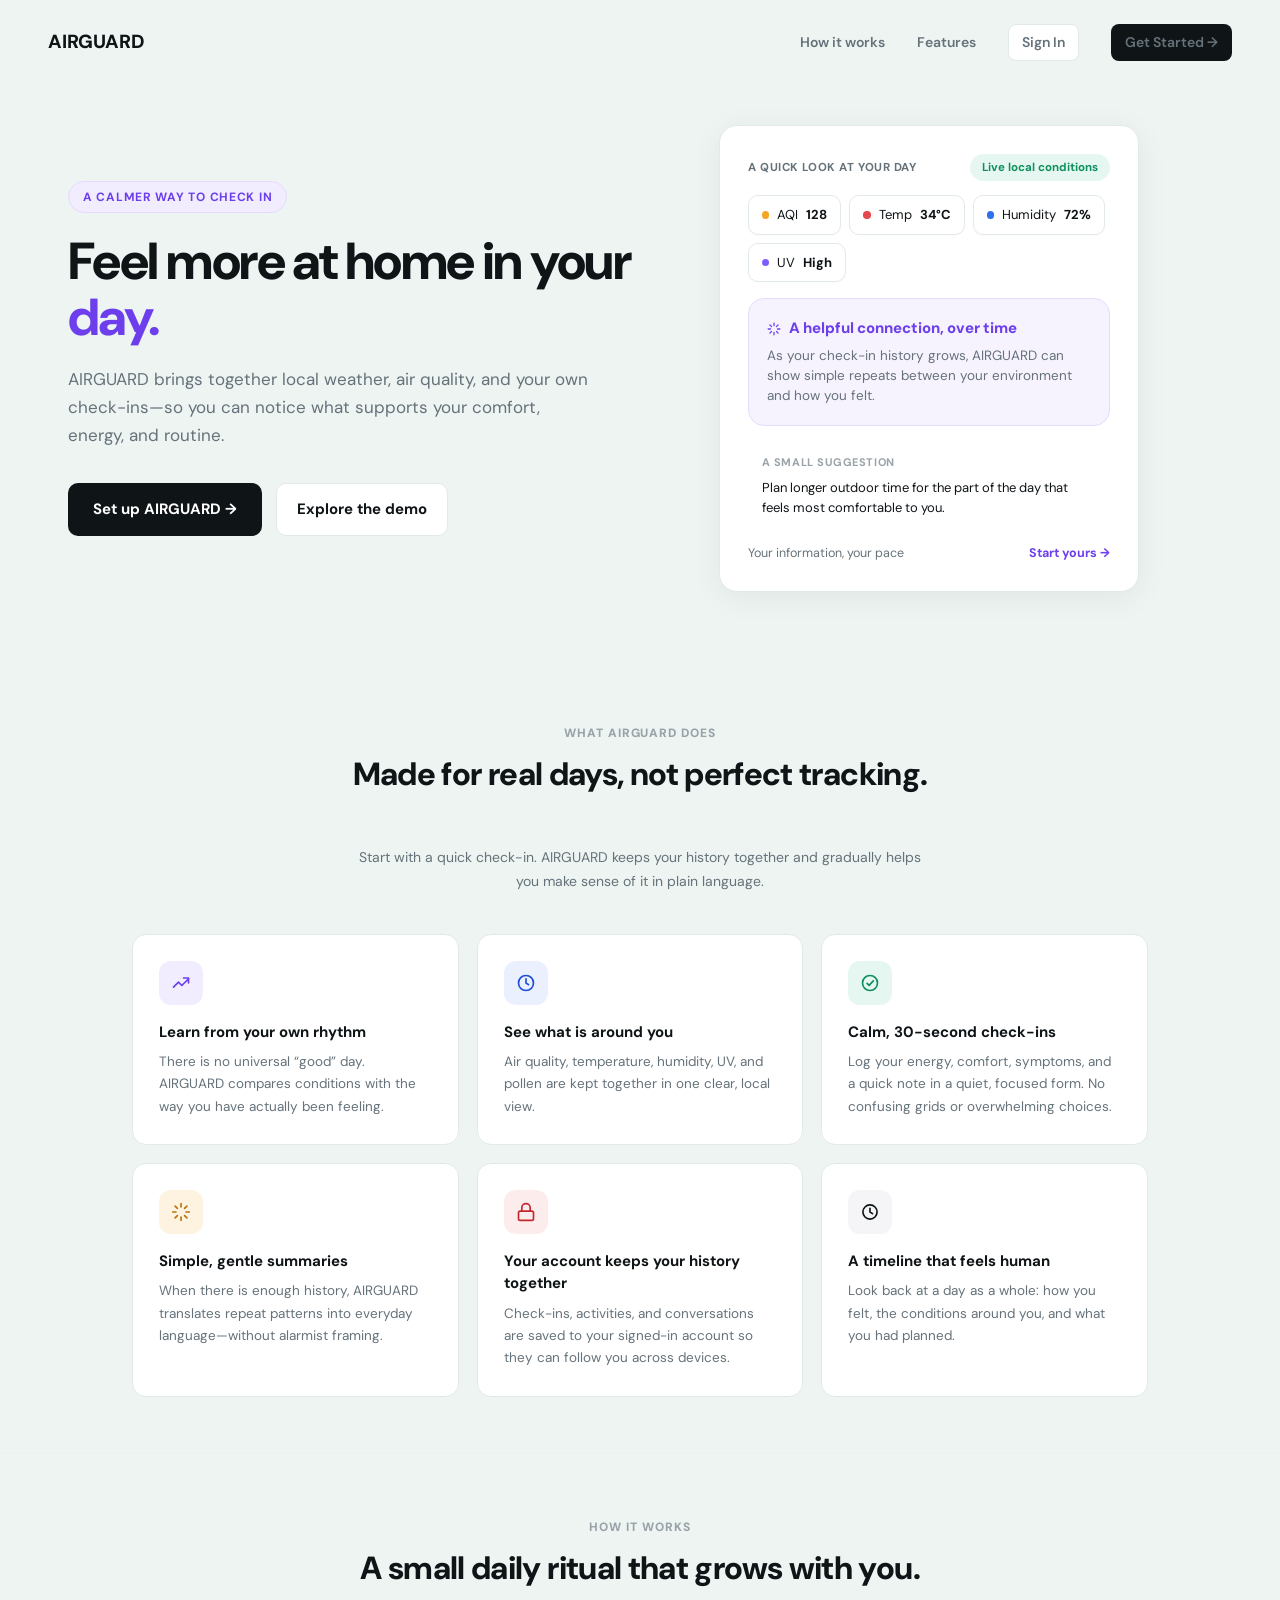
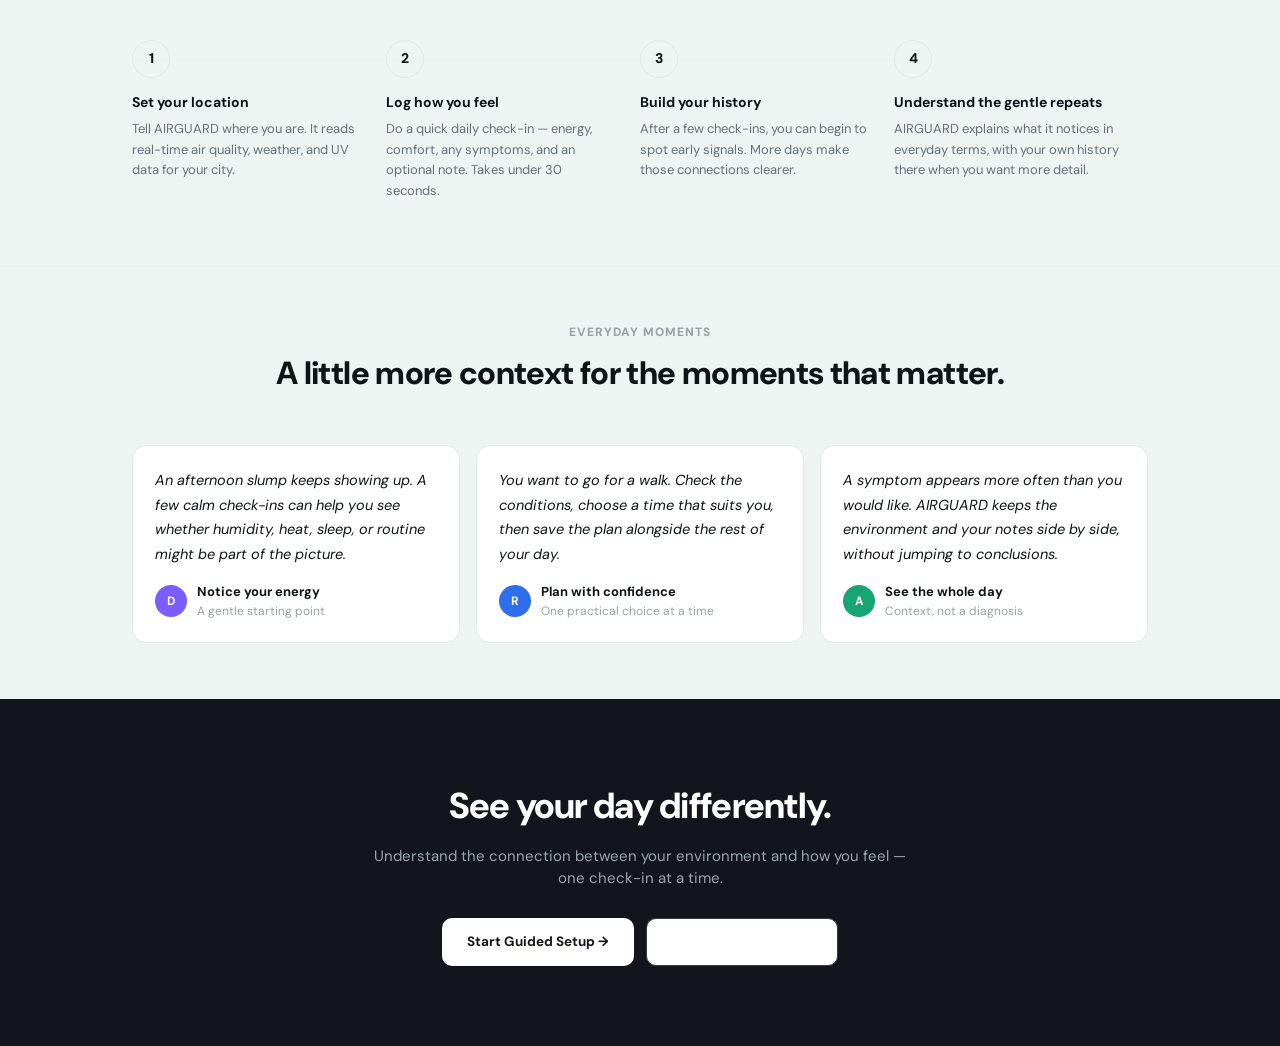
==== commit 061944e6: "UI modifications" ====
--- a/index.html
+++ b/index.html
@@ -276,7 +276,6 @@
     <nav class="landing-nav-links">
       <a href="#how-it-works">How it works</a>
       <a href="#features">Features</a>
-      <a href="#privacy">Privacy</a>
       <a href="auth.html" class="btn btn-outline btn-sm">Sign In</a>
       <a href="onboarding.html" class="btn btn-dark btn-sm">Get Started →</a>
     </nav>
@@ -285,24 +284,24 @@
   <main>
 
     <!-- ── HERO ───────────────────────────────────────────── -->
-    <section class="landing-hero">
+    <section class="landing-hero" data-reveal>
         <div>
-          <span class="landing-hero-tag">ENVIRONMENTAL WELLNESS INTELLIGENCE</span>
-          <h1 class="landing-hero-h1">Understand what your environment means for <span style="color:var(--purple-fg);">you.</span></h1>
+          <span class="landing-hero-tag">A CALMER WAY TO CHECK IN</span>
+          <h1 class="landing-hero-h1">Feel more at home in your <span style="color:var(--purple-fg);">day.</span></h1>
           <p class="landing-hero-sub">
-            AIRGUARD connects real-time air quality and weather with your personal wellness logs. No generic scores. No medical guesswork. Just patterns from your own data.
+            AIRGUARD brings together local weather, air quality, and your own check-ins—so you can notice what supports your comfort, energy, and routine.
           </p>
           <div class="landing-hero-actions">
-            <a href="onboarding.html" class="btn btn-dark" style="padding:14px 24px; font-size:15px;">Start Onboarding →</a>
-            <a href="dashboard.html" class="btn btn-outline" style="padding:14px 20px; font-size:15px;">View Demo Dashboard</a>
+            <a href="onboarding.html" class="btn btn-dark" style="padding:14px 24px; font-size:15px;">Set up AIRGUARD →</a>
+            <a href="dashboard.html" class="btn btn-outline" style="padding:14px 20px; font-size:15px;">Explore the demo</a>
           </div>
         </div>
 
         <!-- SPOTLIGHT CARD -->
         <div class="hero-spotlight-card">
           <div class="spotlight-top" style="margin-bottom:14px;">
-            <span class="secondary-text" style="font-weight:700; font-size:11.5px; letter-spacing:0.05em;">LIVE PREVIEW · JAIPUR, INDIA</span>
-            <span class="spotlight-badge"><span class="pulse-dot"></span>Local-First Mode</span>
+            <span class="secondary-text" style="font-weight:700; font-size:11.5px; letter-spacing:0.05em;">A QUICK LOOK AT YOUR DAY</span>
+            <span class="spotlight-badge">Live local conditions</span>
           </div>
 
           <div class="hero-env-strip">
@@ -315,117 +314,93 @@
           <div class="spotlight-highlight-box" style="margin-bottom:16px;">
             <div class="spotlight-title">
               <svg width="14" height="14" viewBox="0 0 24 24" fill="none" stroke="currentColor" stroke-width="2.2" stroke-linecap="round" stroke-linejoin="round"><path d="M12 2v4M12 18v4M4.9 4.9l2.8 2.8M16.3 16.3l2.8 2.8M2 12h4M18 12h4M4.9 19.1l2.8-2.8M16.3 7.7l2.8-2.8"/></svg>
-              Personal Pattern Detected
+              A helpful connection, over time
             </div>
             <p class="spotlight-text">
-              Today's heat and humidity resemble 5 previous days where your energy dipped below 5.5/10.
+              As your check-in history grows, AIRGUARD can show simple repeats between your environment and how you felt.
             </p>
           </div>
 
           <div style="background:var(--surface-alt); border-radius:10px; padding:12px 14px; margin-bottom:14px;">
-            <div style="font-size:11px; font-weight:700; color:var(--text-tertiary); text-transform:uppercase; letter-spacing:0.05em; margin-bottom:8px;">Today's Suggestion</div>
-            <div style="font-size:13px; color:var(--text); line-height:1.55;">Consider moving prolonged outdoor activity to before 11 AM or after 5 PM.</div>
+            <div style="font-size:11px; font-weight:700; color:var(--text-tertiary); text-transform:uppercase; letter-spacing:0.05em; margin-bottom:8px;">A small suggestion</div>
+            <div style="font-size:13px; color:var(--text); line-height:1.55;">Plan longer outdoor time for the part of the day that feels most comfortable to you.</div>
           </div>
 
           <div style="display:flex; justify-content:space-between; align-items:center; font-size:12.5px; color:var(--text-secondary);">
-            <span>Comfort Index: <b style="color:var(--text);">6.2 / 10</b></span>
-            <a href="dashboard.html" style="color:var(--purple-fg); font-weight:700;">See Evidence →</a>
+            <span>Your information, your pace</span>
+            <a href="onboarding.html" style="color:var(--purple-fg); font-weight:700;">Start yours →</a>
           </div>
         </div>
     </section>
 
-    <!-- ── STATS ──────────────────────────────────────────── -->
-    <section style="padding: 40px 0 56px;">
+    <!-- ── FEATURES ───────────────────────────────────────── -->
+    <section class="feature-section" id="features" data-reveal>
       <div class="landing-container">
-        <div class="stats-row">
-          <div class="stat-item">
-            <div class="stat-number">30+</div>
-            <div class="stat-label">days of pattern learning</div>
-          </div>
-          <div class="stat-item">
-            <div class="stat-number">4</div>
-            <div class="stat-label">confirmed patterns this month</div>
-          </div>
-          <div class="stat-item">
-            <div class="stat-number">73%</div>
-            <div class="stat-label">avg. pattern confidence</div>
-          </div>
-          <div class="stat-item">
-            <div class="stat-number">0</div>
-            <div class="stat-label">bytes sent to any server</div>
-          </div>
+        <div class="section-kicker-center">What AIRGUARD does</div>
+        <h2 class="section-title-center">Made for real days, not perfect tracking.</h2>
+        <p style="text-align:center; max-width:580px; margin:12px auto 0; font-size:14px; color:var(--text-secondary); line-height:1.7;">
+          Start with a quick check-in. AIRGUARD keeps your history together and gradually helps you make sense of it in plain language.
+        </p>
+
+        <div class="feature-grid">
+
+          <div class="feature-card">
+            <div class="feature-icon" style="background:var(--purple-bg);">
+              <svg width="20" height="20" viewBox="0 0 24 24" fill="none" stroke="var(--purple-fg)" stroke-width="2" stroke-linecap="round" stroke-linejoin="round"><path d="m3 17 6-6 4 4 8-8"/><path d="M15 6h6v6"/></svg>
+            </div>
+            <h3>Learn from your own rhythm</h3>
+            <p>There is no universal “good” day. AIRGUARD compares conditions with the way you have actually been feeling.</p>
+          </div>
+
+          <div class="feature-card">
+            <div class="feature-icon" style="background:var(--blue-bg);">
+              <svg width="20" height="20" viewBox="0 0 24 24" fill="none" stroke="var(--blue-fg)" stroke-width="2" stroke-linecap="round" stroke-linejoin="round"><circle cx="12" cy="12" r="9"/><path d="M12 7v5l3 2"/></svg>
+            </div>
+            <h3>See what is around you</h3>
+            <p>Air quality, temperature, humidity, UV, and pollen are kept together in one clear, local view.</p>
+          </div>
+
+          <div class="feature-card">
+            <div class="feature-icon" style="background:var(--green-bg);">
+              <svg width="20" height="20" viewBox="0 0 24 24" fill="none" stroke="var(--green-fg)" stroke-width="2" stroke-linecap="round" stroke-linejoin="round"><circle cx="12" cy="12" r="9"/><path d="m8.5 12.5 2.4 2.4L16 9.5"/></svg>
+            </div>
+            <h3>Calm, 30-second check-ins</h3>
+            <p>Log your energy, comfort, symptoms, and a quick note in a quiet, focused form. No confusing grids or overwhelming choices.</p>
+          </div>
+
+          <div class="feature-card">
+            <div class="feature-icon" style="background:var(--amber-bg);">
+              <svg width="20" height="20" viewBox="0 0 24 24" fill="none" stroke="var(--amber-fg)" stroke-width="2" stroke-linecap="round" stroke-linejoin="round"><path d="M12 2v4M12 18v4M4.9 4.9l2.8 2.8M16.3 16.3l2.8 2.8M2 12h4M18 12h4M4.9 19.1l2.8-2.8M16.3 7.7l2.8-2.8"/></svg>
+            </div>
+            <h3>Simple, gentle summaries</h3>
+            <p>When there is enough history, AIRGUARD translates repeat patterns into everyday language—without alarmist framing.</p>
+          </div>
+
+          <div class="feature-card">
+            <div class="feature-icon" style="background:var(--red-bg);">
+              <svg width="20" height="20" viewBox="0 0 24 24" fill="none" stroke="var(--red-fg)" stroke-width="2" stroke-linecap="round" stroke-linejoin="round"><rect x="3" y="11" width="18" height="11" rx="2"/><path d="M7 11V7a5 5 0 0 1 10 0v4"/></svg>
+            </div>
+            <h3>Your account keeps your history together</h3>
+            <p>Check-ins, activities, and conversations are saved to your signed-in account so they can follow you across devices.</p>
+          </div>
+
+          <div class="feature-card">
+            <div class="feature-icon" style="background:#F5F5F8;">
+              <svg width="20" height="20" viewBox="0 0 24 24" fill="none" stroke="var(--text)" stroke-width="2" stroke-linecap="round" stroke-linejoin="round"><circle cx="12" cy="12" r="8.5"/><path d="M12 7.5V12l3 2"/></svg>
+            </div>
+            <h3>A timeline that feels human</h3>
+            <p>Look back at a day as a whole: how you felt, the conditions around you, and what you had planned.</p>
+          </div>
+
         </div>
       </div>
     </section>
 
-    <!-- ── FEATURES ───────────────────────────────────────── -->
-    <section class="feature-section" id="features">
-      <div class="landing-container">
-        <div class="section-kicker-center">What AIRGUARD Does</div>
-        <h2 class="section-title-center">Built around your personal data.</h2>
-        <p style="text-align:center; max-width:580px; margin:12px auto 0; font-size:14px; color:var(--text-secondary); line-height:1.7;">
-          Unlike generic health apps, every insight AIRGUARD surfaces comes from comparing today's environment with your own logged history — not a population average.
-        </p>
-
-        <div class="feature-grid">
-
-          <div class="feature-card">
-            <div class="feature-icon" style="background:var(--purple-bg);">
-              <svg width="20" height="20" viewBox="0 0 24 24" fill="none" stroke="var(--purple-fg)" stroke-width="2" stroke-linecap="round" stroke-linejoin="round"><path d="m3 17 6-6 4 4 8-8"/><path d="M15 6h6v6"/></svg>
-            </div>
-            <h3>Personal baseline, not a global average</h3>
-            <p>AIRGUARD compares today's conditions against your own 30-day personal history — not an arbitrary benchmark that doesn't apply to you.</p>
-          </div>
-
-          <div class="feature-card">
-            <div class="feature-icon" style="background:var(--blue-bg);">
-              <svg width="20" height="20" viewBox="0 0 24 24" fill="none" stroke="var(--blue-fg)" stroke-width="2" stroke-linecap="round" stroke-linejoin="round"><circle cx="12" cy="12" r="9"/><path d="M12 7v5l3 2"/></svg>
-            </div>
-            <h3>Real-time environment overlay</h3>
-            <p>See your current AQI, temperature, UV index, humidity, and pollen in one clear view — alongside what they've meant for you historically.</p>
-          </div>
-
-          <div class="feature-card">
-            <div class="feature-icon" style="background:var(--green-bg);">
-              <svg width="20" height="20" viewBox="0 0 24 24" fill="none" stroke="var(--green-fg)" stroke-width="2" stroke-linecap="round" stroke-linejoin="round"><circle cx="12" cy="12" r="9"/><path d="m8.5 12.5 2.4 2.4L16 9.5"/></svg>
-            </div>
-            <h3>Calm, 30-second check-ins</h3>
-            <p>Log your energy, comfort, symptoms, and a quick note in a quiet, focused form. No confusing grids or overwhelming choices.</p>
-          </div>
-
-          <div class="feature-card">
-            <div class="feature-icon" style="background:var(--amber-bg);">
-              <svg width="20" height="20" viewBox="0 0 24 24" fill="none" stroke="var(--amber-fg)" stroke-width="2" stroke-linecap="round" stroke-linejoin="round"><path d="M12 2v4M12 18v4M4.9 4.9l2.8 2.8M16.3 16.3l2.8 2.8M2 12h4M18 12h4M4.9 19.1l2.8-2.8M16.3 7.7l2.8-2.8"/></svg>
-            </div>
-            <h3>AI-powered pattern summaries</h3>
-            <p>AIRGUARD AI reads across your entire history and explains what it's noticed — in plain language, without jargon or alarmist framing.</p>
-          </div>
-
-          <div class="feature-card">
-            <div class="feature-icon" style="background:var(--red-bg);">
-              <svg width="20" height="20" viewBox="0 0 24 24" fill="none" stroke="var(--red-fg)" stroke-width="2" stroke-linecap="round" stroke-linejoin="round"><rect x="3" y="11" width="18" height="11" rx="2"/><path d="M7 11V7a5 5 0 0 1 10 0v4"/></svg>
-            </div>
-            <h3>Fully local and encrypted</h3>
-            <p>Your check-ins live in your browser's sandboxed storage, encrypted with AES-256. Nothing is uploaded, no account required to start.</p>
-          </div>
-
-          <div class="feature-card">
-            <div class="feature-icon" style="background:#F5F5F8;">
-              <svg width="20" height="20" viewBox="0 0 24 24" fill="none" stroke="var(--text)" stroke-width="2" stroke-linecap="round" stroke-linejoin="round"><circle cx="12" cy="12" r="8.5"/><path d="M12 7.5V12l3 2"/></svg>
-            </div>
-            <h3>Timeline view that tells a story</h3>
-            <p>A 30-day overlay chart shows exactly where your environment and wellness scores moved together — making patterns visible at a glance.</p>
-          </div>
-
-        </div>
-      </div>
-    </section>
-
     <!-- ── HOW IT WORKS ───────────────────────────────────── -->
-    <section class="how-section" id="how-it-works">
+    <section class="how-section" id="how-it-works" data-reveal>
       <div class="landing-container">
         <div class="section-kicker-center">How It Works</div>
-        <h2 class="section-title-center">Four steps to your first pattern.</h2>
+        <h2 class="section-title-center">A small daily ritual that grows with you.</h2>
 
         <div class="steps-row">
           <div class="step-item">
@@ -441,70 +416,53 @@
           <div class="step-item">
             <div class="step-num">3</div>
             <div class="step-title">Build your history</div>
-            <div class="step-desc">After 7–14 days, AIRGUARD starts finding correlations between conditions and how you felt on those days.</div>
+            <div class="step-desc">After a few check-ins, you can begin to spot early signals. More days make those connections clearer.</div>
           </div>
           <div class="step-item">
             <div class="step-num">4</div>
-            <div class="step-title">See your patterns</div>
-            <div class="step-desc">AIRGUARD surfaces your personal environmental triggers with confidence scores and plain-language summaries.</div>
+            <div class="step-title">Understand the gentle repeats</div>
+            <div class="step-desc">AIRGUARD explains what it notices in everyday terms, with your own history there when you want more detail.</div>
           </div>
         </div>
       </div>
     </section>
 
     <!-- ── SCENARIOS ─────────────────────────────────────── -->
-    <section class="scenario-section">
+    <section class="scenario-section" data-reveal>
       <div class="landing-container">
-        <div class="section-kicker-center">Real Use Cases</div>
-        <h2 class="section-title-center">People use AIRGUARD to make sense of their days.</h2>
+        <div class="section-kicker-center">Everyday moments</div>
+        <h2 class="section-title-center">A little more context for the moments that matter.</h2>
 
         <div class="scenario-grid">
           <div class="scenario-card">
-            <p class="scenario-quote">"I never connected my afternoon slumps to humidity. AIRGUARD showed me it happens on 8 out of every 10 high-humidity days."</p>
+            <p class="scenario-quote">An afternoon slump keeps showing up. A few calm check-ins can help you see whether humidity, heat, sleep, or routine might be part of the picture.</p>
             <div class="scenario-source">
               <div class="scenario-avatar" style="background:var(--purple);">D</div>
               <div>
-                <div class="scenario-name">Dea B.</div>
-                <div class="scenario-role">Student · Jaipur</div>
+                <div class="scenario-name">Notice your energy</div>
+                <div class="scenario-role">A gentle starting point</div>
               </div>
             </div>
           </div>
           <div class="scenario-card">
-            <p class="scenario-quote">"I started going for walks before 9 AM instead of midday. My comfort score went from 5.8 to 7.2 in three weeks."</p>
+            <p class="scenario-quote">You want to go for a walk. Check the conditions, choose a time that suits you, then save the plan alongside the rest of your day.</p>
             <div class="scenario-source">
               <div class="scenario-avatar" style="background:var(--blue);">R</div>
               <div>
-                <div class="scenario-name">Riya M.</div>
-                <div class="scenario-role">Developer · Bangalore</div>
+                <div class="scenario-name">Plan with confidence</div>
+                <div class="scenario-role">One practical choice at a time</div>
               </div>
             </div>
           </div>
           <div class="scenario-card">
-            <p class="scenario-quote">"I always thought I was just tired. Turned out high-AQI days were responsible for nearly every congestion episode I logged."</p>
+            <p class="scenario-quote">A symptom appears more often than you would like. AIRGUARD keeps the environment and your notes side by side, without jumping to conclusions.</p>
             <div class="scenario-source">
               <div class="scenario-avatar" style="background:var(--green);">A</div>
               <div>
-                <div class="scenario-name">Ananya P.</div>
-                <div class="scenario-role">Designer · Delhi</div>
+                <div class="scenario-name">See the whole day</div>
+                <div class="scenario-role">Context, not a diagnosis</div>
               </div>
             </div>
-          </div>
-        </div>
-      </div>
-    </section>
-
-    <!-- ── PRIVACY TRUST BANNER ──────────────────────────── -->
-    <section style="padding: 0 32px 64px;" id="privacy">
-      <div style="max-width:860px; margin:0 auto;">
-        <div class="trust-banner">
-          <div class="trust-icon">
-            <svg width="22" height="22" viewBox="0 0 24 24" fill="none" stroke="currentColor" stroke-width="2" stroke-linecap="round" stroke-linejoin="round"><rect x="3" y="11" width="18" height="11" rx="2"/><path d="M7 11V7a5 5 0 0 1 10 0v4"/></svg>
-          </div>
-          <h2>Your wellness data stays yours.</h2>
-          <p>AIRGUARD was built local-first. Your check-ins are saved in browser-sandboxed storage using AES-GCM 256-bit encryption. No account is required. Nothing leaves your device. You can export or delete your history at any time from Settings.</p>
-          <div style="display:flex; justify-content:center; gap:12px; flex-wrap:wrap;">
-            <a href="auth.html" class="btn btn-dark btn-sm">Create Encrypted Account</a>
-            <a href="settings.html" class="btn btn-outline btn-sm">Manage Your Data</a>
           </div>
         </div>
       </div>
--- a/css/style.css
+++ b/css/style.css
@@ -1,48 +1,47 @@
-
 :root {
   /* Functional Accent System */
-  --blue: #2F6FEB;
-  --blue-bg: #EAF0FE;
-  --blue-fg: #1D4ED8;
-  --blue-soft: #F0F5FF;
-
-  --purple: #7C5CFC;
-  --purple-bg: #F1EDFE;
-  --purple-fg: #6D3FEC;
-  --purple-soft: #F6F3FF;
-  --purple-border: #E4DBFF;
-
-  --green: #17A673;
-  --green-bg: #E6F7F1;
-  --green-fg: #0E8F5E;
-  --green-soft: #F0FAF6;
-
-  --amber: #F5A524;
-  --amber-bg: #FEF3E0;
-  --amber-fg: #B4740F;
-  --amber-soft: #FFF9EE;
-
-  --red: #E5484D;
-  --red-bg: #FDECEC;
-  --red-fg: #C22A2E;
-  --red-soft: #FEF4F4;
+  --blue: #2f6feb;
+  --blue-bg: #eaf0fe;
+  --blue-fg: #1d4ed8;
+  --blue-soft: #f0f5ff;
+
+  --purple: #7c5cfc;
+  --purple-bg: #f1edfe;
+  --purple-fg: #6d3fec;
+  --purple-soft: #f6f3ff;
+  --purple-border: #e4dbff;
+
+  --green: #17a673;
+  --green-bg: #e6f7f1;
+  --green-fg: #0e8f5e;
+  --green-soft: #f0faf6;
+
+  --amber: #f5a524;
+  --amber-bg: #fef3e0;
+  --amber-fg: #b4740f;
+  --amber-soft: #fff9ee;
+
+  --red: #e5484d;
+  --red-bg: #fdecec;
+  --red-fg: #c22a2e;
+  --red-soft: #fef4f4;
 
   /* Surfaces & Canvas */
-  --sidebar-bg: #12161C;
-  --sidebar-active: #1D232C;
-  --sidebar-text: #9CA5AE;
-  --sidebar-text-hover: #FFFFFF;
+  --sidebar-bg: #12161c;
+  --sidebar-active: #1d232c;
+  --sidebar-text: #9ca5ae;
+  --sidebar-text-hover: #ffffff;
   --sidebar-border: #222932;
 
-  --app-bg: #EDF4F2;
-  --card-bg: #FFFFFF;
-  --border: #E2EAE8;
-  --border-soft: #EBF1EF;
-  --border-focus: #2F6FEB;
-
-  --text: #0F1417;
-  --text-secondary: #66727A;
-  --text-tertiary: #98A2A8;
+  --app-bg: #edf4f2;
+  --card-bg: #ffffff;
+  --border: #e2eae8;
+  --border-soft: #ebf1ef;
+  --border-focus: #2f6feb;
+
+  --text: #0f1417;
+  --text-secondary: #66727a;
+  --text-tertiary: #98a2a8;
 
   --radius-xs: 6px;
   --radius-sm: 9px;
@@ -50,7 +49,8 @@
   --radius-lg: 18px;
   --radius-xl: 24px;
 
-  --shadow-card: 0 1px 3px rgba(15, 20, 23, 0.04), 0 2px 14px rgba(15, 20, 23, 0.03);
+  --shadow-card:
+    0 1px 3px rgba(15, 20, 23, 0.04), 0 2px 14px rgba(15, 20, 23, 0.03);
   --shadow-hover: 0 4px 16px rgba(15, 20, 23, 0.06);
   --shadow-pop: 0 12px 36px rgba(15, 20, 23, 0.12);
 
@@ -60,42 +60,113 @@
 
 /* Dark Mode Theme */
 body.dark-theme {
-  --app-bg: #0D1117;
-  --card-bg: #161B22;
-  --border: #30363D;
-  --border-soft: #21262D;
-  --text: #F0F6FC;
-  --text-secondary: #8B949E;
-  --text-tertiary: #6E7681;
+  --app-bg: #0d1117;
+  --card-bg: #161b22;
+  --border: #30363d;
+  --border-soft: #21262d;
+  --text: #f0f6fc;
+  --text-secondary: #8b949e;
+  --text-tertiary: #6e7681;
   --blue-bg: rgba(47, 111, 235, 0.15);
   --purple-bg: rgba(124, 92, 252, 0.15);
   --green-bg: rgba(23, 166, 115, 0.15);
   --amber-bg: rgba(245, 165, 36, 0.15);
   --red-bg: rgba(229, 72, 77, 0.15);
-  --purple-border: #382B66;
+  --purple-border: #382b66;
+}
+
+/* Keep controls and elevated surfaces in sync with the dark canvas. A few
+   older cards use literal light colors, so these overrides prevent bright
+   white islands from appearing when dark mode is enabled. */
+body.dark-theme input,
+body.dark-theme select,
+body.dark-theme textarea,
+body.dark-theme .modal-box,
+body.dark-theme .hero-spotlight-card,
+body.dark-theme .landing-value-card,
+body.dark-theme .btn-white {
+  background: var(--card-bg);
+  color: var(--text);
+  border-color: var(--border);
+}
+
+body.dark-theme input::placeholder,
+body.dark-theme textarea::placeholder {
+  color: var(--text-tertiary);
+}
+
+body.dark-theme .map-selection-status,
+body.dark-theme .leaflet-control-zoom a,
+body.dark-theme .leaflet-control-attribution {
+  background: var(--card-bg) !important;
+  color: var(--text-secondary) !important;
+  border-color: var(--border) !important;
+}
+
+body.dark-theme .leaflet-control-attribution a,
+body.dark-theme .leaflet-control-zoom a {
+  color: var(--blue) !important;
+}
+
+body.dark-theme .btn-outline,
+body.dark-theme .chip,
+body.dark-theme .toggle-btn,
+body.dark-theme .ai-input-bar input,
+body.dark-theme option {
+  background: var(--card-bg);
+  color: var(--text);
+  border-color: var(--border);
+}
+
+body.dark-theme .chip.selected,
+body.dark-theme .toggle-btn.active {
+  background: var(--text);
+  color: var(--app-bg);
+  border-color: var(--text);
+}
+
+body.dark-theme .dashboardActivityList > div,
+body.dark-theme #timelineActivityList > div {
+  background: var(--card-bg) !important;
+  color: var(--text);
+  border-color: var(--border-soft) !important;
 }
 
 /* =====================================================
    RESET & BASE TYPOGRAPHY
    ===================================================== */
-*, *::before, *::after {
+*,
+*::before,
+*::after {
   box-sizing: border-box;
   margin: 0;
   padding: 0;
 }
 
-html, body {
+html,
+body {
   min-height: 100%;
-  font-family: 'DM Sans', -apple-system, BlinkMacSystemFont, 'Segoe UI', Roboto, sans-serif;
+  font-family:
+    "DM Sans",
+    -apple-system,
+    BlinkMacSystemFont,
+    "Segoe UI",
+    Roboto,
+    sans-serif;
   background-color: var(--app-bg);
   color: var(--text);
   -webkit-font-smoothing: antialiased;
   -moz-osx-font-smoothing: grayscale;
   line-height: 1.5;
-  transition: background-color var(--transition-normal), color var(--transition-normal);
-}
-
-button, input, select, textarea {
+  transition:
+    background-color var(--transition-normal),
+    color var(--transition-normal);
+}
+
+button,
+input,
+select,
+textarea {
   font-family: inherit;
   color: inherit;
 }
@@ -116,13 +187,26 @@
 
 /* Keyframe animations */
 @keyframes fadeIn {
-  from { opacity: 0; transform: translateY(6px); }
-  to { opacity: 1; transform: translateY(0); }
+  from {
+    opacity: 0;
+    transform: translateY(6px);
+  }
+  to {
+    opacity: 1;
+    transform: translateY(0);
+  }
 }
 
 @keyframes pulseDot {
-  0%, 100% { transform: scale(1); opacity: 1; }
-  50% { transform: scale(1.25); opacity: 0.7; }
+  0%,
+  100% {
+    transform: scale(1);
+    opacity: 1;
+  }
+  50% {
+    transform: scale(1.25);
+    opacity: 0.7;
+  }
 }
 
 .fade-in {
@@ -130,10 +214,10 @@
 }
 
 /* =====================================================
-   LANDING PAGE (UNIQUE, NON-GENERIC HOMEPAGE)
+   LANDING PAGE 
    ===================================================== */
 .landing-body {
-  background: #EDF4F2;
+  background: #edf4f2;
   color: var(--text);
 }
 
@@ -225,7 +309,7 @@
 
 /* Visual Spotlight Card on Homepage */
 .hero-spotlight-card {
-  background: #FFFFFF;
+  background: #ffffff;
   border: 1px solid var(--border);
   border-radius: 24px;
   padding: 28px;
@@ -308,7 +392,7 @@
 }
 
 .landing-value-card {
-  background: #FFFFFF;
+  background: #ffffff;
   border: 1px solid var(--border);
   border-radius: 20px;
   padding: 28px;
@@ -342,7 +426,7 @@
 /* Footer Banner */
 .landing-footer-banner {
   background: var(--sidebar-bg);
-  color: #FFFFFF;
+  color: #ffffff;
   padding: 80px 48px;
   text-align: center;
 }
@@ -373,7 +457,7 @@
 }
 
 .onboard-card-wrapper {
-  background: #FFFFFF;
+  background: #ffffff;
   border: 1px solid var(--border);
   border-radius: 28px;
   max-width: 580px;
@@ -398,8 +482,10 @@
   width: 8px;
   height: 8px;
   border-radius: 50%;
-  background: #D5E1DE;
-  transition: background var(--transition-fast), transform var(--transition-fast);
+  background: #d5e1de;
+  transition:
+    background var(--transition-fast),
+    transform var(--transition-fast);
 }
 
 .onboard-steps-indicator span.active {
@@ -450,7 +536,7 @@
 }
 
 .auth-card {
-  background: #FFFFFF;
+  background: #ffffff;
   border: 1px solid var(--border);
   border-radius: 24px;
   max-width: 440px;
@@ -481,16 +567,16 @@
 }
 
 .auth-tab-btn.active {
-  background: #FFFFFF;
+  background: #ffffff;
   color: var(--text);
-  box-shadow: 0 1px 3px rgba(0,0,0,0.05);
+  box-shadow: 0 1px 3px rgba(0, 0, 0, 0.05);
 }
 
 /* =====================================================
    CALMING STEP-BY-STEP CHECK-IN (NON-OVERSTIMULATING)
    ===================================================== */
 .checkin-step-card {
-  background: #FFFFFF;
+  background: #ffffff;
   border: 1px solid var(--border);
   border-radius: 22px;
   padding: 32px;
@@ -570,15 +656,11 @@
   font-weight: 800;
   font-size: 17px;
   letter-spacing: 0.02em;
-  color: #FFFFFF;
+  color: #ffffff;
 }
 
 .brand-dot {
-  width: 8.5px;
-  height: 8.5px;
-  border-radius: 50%;
-  background: var(--blue);
-  box-shadow: 0 0 0 3px rgba(47, 111, 235, 0.25);
+  display: none;
 }
 
 .sidebar-nav {
@@ -604,7 +686,9 @@
   width: 100%;
   text-align: left;
   position: relative;
-  transition: background var(--transition-fast), color var(--transition-fast);
+  transition:
+    background var(--transition-fast),
+    color var(--transition-fast);
 }
 
 .nav-link svg {
@@ -613,13 +697,13 @@
 }
 
 .nav-link:hover {
-  background: #191F27;
+  background: #191f27;
   color: var(--sidebar-text-hover);
 }
 
 .nav-link.active {
   background: var(--sidebar-active);
-  color: #FFFFFF;
+  color: #ffffff;
   font-weight: 600;
 }
 
@@ -647,7 +731,7 @@
 
 .sidebar-footer-note {
   font-size: 11px;
-  color: #626D77;
+  color: #626d77;
   padding: 12px 14px 4px;
   line-height: 1.5;
 }
@@ -714,7 +798,9 @@
   border-radius: var(--radius-lg);
   padding: 22px;
   box-shadow: var(--shadow-card);
-  transition: border-color var(--transition-fast), box-shadow var(--transition-fast);
+  transition:
+    border-color var(--transition-fast),
+    box-shadow var(--transition-fast);
 }
 
 .card-heading {
@@ -739,11 +825,22 @@
 }
 
 /* Layout Grids */
-.grid { display: grid; gap: 14px; }
-.grid-5 { grid-template-columns: repeat(5, 1fr); }
-.grid-4 { grid-template-columns: repeat(4, 1fr); }
-.grid-3 { grid-template-columns: repeat(3, 1fr); }
-.grid-2 { grid-template-columns: 1fr 1fr; }
+.grid {
+  display: grid;
+  gap: 14px;
+}
+.grid-5 {
+  grid-template-columns: repeat(5, 1fr);
+}
+.grid-4 {
+  grid-template-columns: repeat(4, 1fr);
+}
+.grid-3 {
+  grid-template-columns: repeat(3, 1fr);
+}
+.grid-2 {
+  grid-template-columns: 1fr 1fr;
+}
 .dash-2col {
   display: grid;
   grid-template-columns: 1.5fr 1fr;
@@ -770,7 +867,7 @@
 
 .btn-dark {
   background: var(--text);
-  color: #FFFFFF;
+  color: #ffffff;
 }
 .btn-dark:hover {
   background: #000000;
@@ -778,11 +875,11 @@
 }
 
 .btn-white {
-  background: #FFFFFF;
+  background: #ffffff;
   color: var(--sidebar-bg);
 }
 .btn-white:hover {
-  background: #F4F7F6;
+  background: #f4f7f6;
 }
 
 .btn-outline {
@@ -792,7 +889,7 @@
 }
 .btn-outline:hover {
   background: var(--app-bg);
-  border-color: #D3DFDC;
+  border-color: #d3dfdc;
 }
 
 .btn-purple {
@@ -801,15 +898,15 @@
   border-color: var(--purple-border);
 }
 .btn-purple:hover {
-  background: #E8DFFF;
+  background: #e8dfff;
 }
 
 .btn-danger {
   background: var(--red);
-  color: #FFFFFF;
+  color: #ffffff;
 }
 .btn-danger:hover {
-  background: #C22A2E;
+  background: #c22a2e;
 }
 
 .btn-sm {
@@ -822,7 +919,12 @@
   width: 100%;
 }
 
-.btn:focus-visible, .nav-link:focus-visible, .chip:focus-visible, input:focus-visible, select:focus-visible, textarea:focus-visible {
+.btn:focus-visible,
+.nav-link:focus-visible,
+.chip:focus-visible,
+input:focus-visible,
+select:focus-visible,
+textarea:focus-visible {
   outline: 2px solid var(--blue);
   outline-offset: 2px;
 }
@@ -848,14 +950,14 @@
 }
 
 .chip:hover {
-  border-color: #C9D6D3;
+  border-color: #c9d6d3;
   transform: translateY(-1px);
 }
 
 .chip.selected {
   background: var(--text);
   border-color: var(--text);
-  color: #FFFFFF;
+  color: #ffffff;
   font-weight: 700;
 }
 
@@ -879,11 +981,13 @@
   background: var(--card-bg);
   box-shadow: 0 1px 2px rgba(15, 20, 23, 0.02);
   cursor: pointer;
-  transition: border-color var(--transition-fast), transform var(--transition-fast);
+  transition:
+    border-color var(--transition-fast),
+    transform var(--transition-fast);
 }
 
 .env-pill:hover {
-  border-color: #CAD7D4;
+  border-color: #cad7d4;
   transform: translateY(-1px);
 }
 
@@ -913,11 +1017,21 @@
   margin-left: 3px;
 }
 
-.change-down-bad { color: var(--red-fg); }
-.change-down-good { color: var(--green-fg); }
-.change-up-bad { color: var(--red-fg); }
-.change-up-good { color: var(--green-fg); }
-.change-neutral { color: var(--text-tertiary); }
+.change-down-bad {
+  color: var(--red-fg);
+}
+.change-down-good {
+  color: var(--green-fg);
+}
+.change-up-bad {
+  color: var(--red-fg);
+}
+.change-up-good {
+  color: var(--green-fg);
+}
+.change-neutral {
+  color: var(--text-tertiary);
+}
 
 /* =====================================================
    PERSONAL PATTERN DETECTED CARD (MAIN FOCUS)
@@ -1345,12 +1459,12 @@
 }
 
 .toggle-btn:hover {
-  border-color: #C8D6D3;
+  border-color: #c8d6d3;
 }
 
 .toggle-btn.active {
   background: var(--text);
-  color: #FFFFFF;
+  color: #ffffff;
   border-color: var(--text);
 }
 
@@ -1413,7 +1527,9 @@
   margin-bottom: 6px;
 }
 
-.field input, .field select, .field textarea {
+.field input,
+.field select,
+.field textarea {
   width: 100%;
   padding: 10px 12px;
   border: 1px solid var(--border);
@@ -1421,7 +1537,9 @@
   font-size: 14px;
   color: var(--text);
   background: var(--card-bg);
-  transition: border-color var(--transition-fast), box-shadow var(--transition-fast);
+  transition:
+    border-color var(--transition-fast),
+    box-shadow var(--transition-fast);
 }
 
 .field textarea {
@@ -1429,7 +1547,9 @@
   resize: vertical;
 }
 
-.field input:focus, .field select:focus, .field textarea:focus {
+.field input:focus,
+.field select:focus,
+.field textarea:focus {
   border-color: var(--blue);
   box-shadow: 0 0 0 3px rgba(47, 111, 235, 0.12);
   outline: none;
@@ -1451,16 +1571,19 @@
   text-align: center;
   cursor: pointer;
   transition: all var(--transition-fast);
+  display: flex;
+  flex-direction: column;
+  justify-content: center;
 }
 
 .time-slot-card:hover {
-  border-color: #CBD8D5;
+  border-color: #cbd8d5;
   transform: translateY(-1px);
 }
 
 .time-slot-card.recommended {
   background: var(--green-bg);
-  border-color: #BFE9D8;
+  border-color: #bfe9d8;
 }
 
 .time-slot-card.active {
@@ -1471,6 +1594,16 @@
 .time-slot-card b {
   font-size: 14px;
   display: block;
+}
+
+.slot-date {
+  display: block;
+  font-size: 10px;
+  font-weight: 600;
+  color: var(--text-tertiary);
+  text-transform: uppercase;
+  letter-spacing: 0.02em;
+  margin-top: 1px;
 }
 
 .time-slot-card span {
@@ -1522,7 +1655,7 @@
 .switch-btn {
   width: 44px;
   height: 24px;
-  background: #DCE5E3;
+  background: #dce5e3;
   border-radius: 999px;
   padding: 3px;
   border: none;
@@ -1535,7 +1668,7 @@
   display: block;
   width: 18px;
   height: 18px;
-  background: #FFFFFF;
+  background: #ffffff;
   border-radius: 50%;
   transition: transform 0.2s ease;
   box-shadow: 0 1px 4px rgba(0, 0, 0, 0.15);
@@ -1611,11 +1744,11 @@
 
 .ai-msg.user .ai-bubble {
   background: var(--blue-bg);
-  border-color: #D3E2FE;
+  border-color: #d3e2fe;
   color: var(--text);
 }
 
-.ai-bubble b {
+.ai-bubble b.ai-sender-name {
   font-size: 12.5px;
   display: block;
   margin-bottom: 4px;
@@ -1680,7 +1813,7 @@
 }
 
 .modal-box {
-  background: #FFFFFF;
+  background: #ffffff;
   border-radius: var(--radius-xl);
   border: 1px solid var(--border);
   max-width: 520px;
@@ -1712,7 +1845,7 @@
 }
 
 .modal-close-btn:hover {
-  background: #DFECE9;
+  background: #dfece9;
   color: var(--text);
 }
 
@@ -1749,7 +1882,7 @@
   z-index: 1200;
   max-width: 270px;
   background: var(--sidebar-bg);
-  color: #FFFFFF;
+  color: #ffffff;
   padding: 8px 12px;
   border-radius: 9px;
   font-size: 11.5px;
@@ -1771,7 +1904,7 @@
   left: 50%;
   transform: translateX(-50%) translateY(20px);
   background: var(--text);
-  color: #FFFFFF;
+  color: #ffffff;
   padding: 11px 20px;
   border-radius: 11px;
   font-size: 13.5px;
@@ -1806,7 +1939,7 @@
 }
 
 .choice-card:hover {
-  border-color: #CAD7D4;
+  border-color: #cad7d4;
   transform: translateY(-1px);
 }
 
@@ -1831,19 +1964,38 @@
    RESPONSIVE DESIGN BREAKPOINTS
    ===================================================== */
 @media (max-width: 1080px) {
-  .landing-hero { grid-template-columns: 1fr; padding-top: 20px; }
-  .landing-cards-grid { grid-template-columns: repeat(2, 1fr); }
-  .grid-5 { grid-template-columns: repeat(3, 1fr); }
-  .grid-4 { grid-template-columns: repeat(2, 1fr); }
-  .dash-2col { grid-template-columns: 1fr; }
-  .timeline-layout { grid-template-columns: 1fr; }
+  .landing-hero {
+    grid-template-columns: 1fr;
+    padding-top: 20px;
+  }
+  .landing-cards-grid {
+    grid-template-columns: repeat(2, 1fr);
+  }
+  .grid-5 {
+    grid-template-columns: repeat(3, 1fr);
+  }
+  .grid-4 {
+    grid-template-columns: repeat(2, 1fr);
+  }
+  .dash-2col {
+    grid-template-columns: 1fr;
+  }
+  .timeline-layout {
+    grid-template-columns: 1fr;
+  }
 }
 
 @media (max-width: 880px) {
-  .landing-header { padding: 18px 24px; }
-  .landing-hero { padding: 0 24px; }
-  .landing-section { padding: 0 24px; }
-  
+  .landing-header {
+    padding: 18px 24px;
+  }
+  .landing-hero {
+    padding: 0 24px;
+  }
+  .landing-section {
+    padding: 0 24px;
+  }
+
   .sidebar {
     position: fixed;
     left: 0;
@@ -1911,10 +2063,383 @@
 }
 
 @media (max-width: 600px) {
-  .landing-hero-h1 { font-size: 36px; }
-  .landing-cards-grid { grid-template-columns: 1fr; }
-  .grid-5 { grid-template-columns: repeat(2, 1fr); }
-  .grid-4 { grid-template-columns: 1fr; }
-  .grid-3 { grid-template-columns: 1fr; }
-  .grid-2 { grid-template-columns: 1fr; }
-}
+  .landing-hero-h1 {
+    font-size: 36px;
+  }
+  .landing-cards-grid {
+    grid-template-columns: 1fr;
+  }
+  .grid-5 {
+    grid-template-columns: repeat(2, 1fr);
+  }
+  .grid-4 {
+    grid-template-columns: 1fr;
+  }
+  .grid-3 {
+    grid-template-columns: 1fr;
+  }
+  .grid-2 {
+    grid-template-columns: 1fr;
+  }
+}
+
+/* Final dark-theme surface overrides. Keep these after the component rules
+   so base light-mode declarations cannot overwrite them. */
+body.dark-theme .btn-dark,
+body.dark-theme .btn-white,
+body.dark-theme .chip.selected,
+body.dark-theme .toggle-btn.active {
+  background: #252c36 !important;
+  color: var(--text) !important;
+  border-color: var(--border) !important;
+}
+
+body.dark-theme .btn-dark:hover,
+body.dark-theme .btn-white:hover,
+body.dark-theme .chip.selected:hover,
+body.dark-theme .toggle-btn.active:hover {
+  background: #303946 !important;
+}
+
+body.dark-theme .btn-outline,
+body.dark-theme .chip,
+body.dark-theme .toggle-btn,
+body.dark-theme select,
+body.dark-theme option,
+body.dark-theme input,
+body.dark-theme textarea,
+body.dark-theme .ai-input-bar input {
+  background: #161b22 !important;
+  color: var(--text) !important;
+  border-color: #30363d !important;
+}
+
+/* Readable type scale: hierarchy comes from size and weight, not tiny labels. */
+.page-title {
+  font-size: clamp(34px, 3.2vw, 44px) !important;
+  line-height: 1.08;
+  letter-spacing: -.045em;
+}
+.page-subtitle { font-size: 15px !important; line-height: 1.6; }
+.section-heading {
+  font-size: 16px !important;
+  letter-spacing: -.015em;
+  text-transform: none;
+  color: var(--text) !important;
+}
+.card-heading { font-size: 19px !important; line-height: 1.25; }
+.body-text { font-size: 15px !important; line-height: 1.65; }
+.secondary-text { font-size: 14px; line-height: 1.55; }
+.dashboard-guidance-title { font-size: 24px !important; line-height: 1.2; }
+.dashboard-guidance-card .body-text { max-width: 620px; }
+.stat-label { font-size: 12px; letter-spacing: .04em; }
+.stat-value { font-size: 28px; }
+
+@media (max-width: 640px) {
+  .page-title { font-size: 32px !important; }
+  .section-heading { font-size: 18px !important; }
+  .card-heading { font-size: 18px !important; }
+  .dashboard-guidance-title { font-size: 22px !important; }
+}
+
+/* Quiet, wellness-oriented motion used only by elements marked data-reveal. */
+.rise-on-scroll {
+  opacity: 0;
+  transform: translateY(20px);
+  transition: opacity .56s ease, transform .62s cubic-bezier(.22, .8, .25, 1);
+}
+
+.rise-on-scroll.is-visible {
+  opacity: 1;
+  transform: translateY(0);
+}
+
+.card,
+.pattern-card,
+.feature-card,
+.scenario-card {
+  transition: transform .2s ease, box-shadow .2s ease, border-color .2s ease;
+}
+
+@media (hover: hover) {
+  .card:hover:not(.modal-box),
+  .pattern-card:hover,
+  .feature-card:hover,
+  .scenario-card:hover {
+    transform: translateY(-2px);
+    box-shadow: 0 12px 28px rgba(48, 70, 81, .08);
+  }
+
+  .btn:hover { transform: translateY(-1px); }
+}
+
+@media (prefers-reduced-motion: reduce) {
+  *, *::before, *::after {
+    animation-duration: .01ms !important;
+    animation-iteration-count: 1 !important;
+    scroll-behavior: auto !important;
+    transition-duration: .01ms !important;
+  }
+}
+
+/* =====================================================
+   CALM, NATURE-LED EXPLORATION PAGES
+   ===================================================== */
+.calm-page-header {
+  padding: 0 0 18px;
+}
+
+.calm-page-header::after {
+  display: none;
+}
+
+.nature-kicker {
+  display: none;
+}
+
+.nature-kicker span { font-size: 15px; color: var(--green); }
+
+/* The same gentle hierarchy carries through the supporting pages. */
+body:not(.dashboard-page) .main-viewport > .page-header-row {
+  padding: 4px 0 18px;
+  margin-bottom: 22px;
+}
+body:not(.dashboard-page) .main-viewport > .page-header-row::after {
+  display: none;
+}
+.page-title { font-size: clamp(30px, 3vw, 40px); letter-spacing: -.04em; }
+.page-subtitle { font-size: 15px; line-height: 1.65; }
+.eyebrow { display: none !important; }
+.activity-card { transition: transform .2s ease, border-color .2s ease, box-shadow .2s ease; }
+@media (hover: hover) { .activity-card:hover { transform: translateY(-2px); border-color: var(--green) !important; box-shadow: var(--shadow-card); } }
+
+.patterns-page .main-viewport,
+.timeline-page .main-viewport { max-width: 1160px; }
+
+.patterns-page .ai-summary-card {
+  background: var(--card-bg);
+  border: 1px solid var(--border);
+  box-shadow: var(--shadow-card);
+  padding: 22px 24px;
+}
+
+.patterns-page .ai-summary-body { max-width: 860px; color: var(--text-secondary); }
+.patterns-page .ai-summary-body strong { color: var(--text); }
+.patterns-page .pattern-card {
+  padding: 22px 24px;
+  border-color: var(--border);
+  box-shadow: var(--shadow-card);
+}
+.patterns-page .pattern-card + .pattern-card { margin-top: 14px; }
+.patterns-page .pattern-description { max-width: 760px; font-size: 14px; }
+.patterns-page .pattern-stats { gap: 32px; padding: 12px 0 2px; }
+.patterns-page .confidence-row { padding-top: 4px; }
+.patterns-page .learning-card { background: var(--card-bg); border-color: var(--border); }
+
+.timeline-page .timeline-gentle-note {
+  background: var(--green-bg);
+  border: 1px solid #bde6d5;
+  border-radius: var(--radius-md);
+  padding: 15px 18px;
+  margin-bottom: 22px;
+  display: flex;
+  align-items: flex-start;
+  gap: 12px;
+}
+.timeline-page .tl-grid { grid-template-columns: minmax(0, 1fr) 300px; gap: 18px; }
+.timeline-page .tl-grid > .card,
+.timeline-page .side-panel {
+  box-shadow: var(--shadow-card);
+  border-color: var(--border);
+}
+.timeline-page .side-panel { border-top: 1px solid var(--border); }
+.timeline-page #timelineActivityHistory { border-top: 1px solid var(--border) !important; }
+.timeline-page .score-pill:first-child { background: var(--purple-bg); }
+.timeline-page .score-pill:nth-child(2) { background: var(--green-bg); }
+
+@media (max-width: 900px) {
+  .timeline-page .tl-grid { grid-template-columns: 1fr; }
+  .calm-page-header::after { display: none; }
+}
+
+body.dark-theme.patterns-page .ai-summary-card,
+body.dark-theme.patterns-page .pattern-card,
+body.dark-theme.timeline-page .side-panel,
+body.dark-theme.timeline-page .tl-grid > .card { background: var(--card-bg) !important; }
+body.dark-theme.timeline-page .timeline-gentle-note { border-color: rgba(23, 166, 115, .45); }
+
+body.dark-theme input[type="range"] {
+  height: 8px;
+  background: #4b5563 !important;
+  border: 0;
+}
+
+body.dark-theme input[type="range"]::-webkit-slider-thumb {
+  background: var(--purple);
+  border-color: #161b22;
+  box-shadow: 0 0 0 2px var(--purple);
+}
+
+body.dark-theme input[type="range"]::-moz-range-thumb {
+  background: var(--purple);
+  border-color: #161b22;
+  box-shadow: 0 0 0 2px var(--purple);
+}
+
+/* =====================================================
+   CALMER, ACTION-LED DASHBOARD
+   ===================================================== */
+body.dashboard-page {
+  background: var(--app-bg);
+}
+
+body.dashboard-page::before,
+body.dashboard-page::after {
+  display: none;
+  position: fixed;
+  z-index: 0;
+  pointer-events: none;
+  filter: blur(30px);
+  opacity: .68;
+  border-radius: 50%;
+}
+
+body.dashboard-page::before {
+  width: 44vw;
+  height: 44vw;
+  min-width: 380px;
+  min-height: 380px;
+  top: -14vw;
+  right: -10vw;
+  background: radial-gradient(circle, rgba(255, 251, 213, .95) 0 18%, rgba(157, 222, 214, .62) 42%, transparent 70%);
+  animation: airguard-float-one 16s ease-in-out infinite alternate;
+}
+
+body.dashboard-page::after {
+  width: 36vw;
+  height: 36vw;
+  min-width: 300px;
+  min-height: 300px;
+  bottom: -14vw;
+  left: 18vw;
+  background: radial-gradient(circle, rgba(143, 211, 224, .54) 0 22%, rgba(225, 206, 255, .48) 44%, transparent 70%);
+  animation: airguard-float-two 20s ease-in-out infinite alternate;
+}
+
+body.dashboard-page .app {
+  position: relative;
+  z-index: 1;
+}
+
+body.dashboard-page .main-content-wrap {
+  background: var(--app-bg);
+}
+
+body.dark-theme.dashboard-page {
+  background: var(--app-bg);
+}
+
+body.dark-theme.dashboard-page .main-content-wrap { background: var(--app-bg); }
+
+@keyframes airguard-float-one {
+  from { transform: translate3d(0, 0, 0) scale(1); }
+  to { transform: translate3d(-7vw, 7vh, 0) scale(1.13); }
+}
+
+@keyframes airguard-float-two {
+  from { transform: translate3d(0, 0, 0) scale(1); }
+  to { transform: translate3d(8vw, -8vh, 0) scale(.92); }
+}
+
+.dashboard-guidance-grid {
+  display: grid;
+  grid-template-columns: repeat(2, minmax(0, 1fr));
+  gap: 16px;
+  margin: 2px 0 28px;
+}
+
+.dashboard-guidance-card {
+  position: relative;
+  overflow: hidden;
+  min-height: 190px;
+  padding: 24px;
+}
+
+.dashboard-summary-card {
+  background: var(--card-bg);
+}
+.dashboard-suggestion-card {
+  background: var(--card-bg);
+}
+.dashboard-guidance-card > * { position: relative; z-index: 1; }
+.dashboard-guidance-title { font-size: 20px; letter-spacing: -.02em; margin-bottom: 8px; color: var(--text); }
+.dashboard-ai-meta { margin-top: 14px; font-size: 12px; line-height: 1.45; color: var(--text-tertiary); }
+
+.dashboard-env-grid {
+  display: grid;
+  grid-template-columns: repeat(5, minmax(125px, 1fr));
+  gap: 12px;
+}
+
+.dashboard-env-grid .env-pill {
+  min-height: 112px;
+  padding: 16px;
+  align-items: flex-start;
+  flex-wrap: wrap;
+  gap: 7px;
+  background: rgba(255, 255, 255, .74);
+  border-radius: 16px;
+}
+
+.dashboard-env-grid .env-pill .dot { width: 9px; height: 9px; margin-top: 5px; }
+.dashboard-env-grid .env-pill .label { width: calc(100% - 20px); font-size: 13px; font-weight: 700; }
+.dashboard-env-grid .env-pill .val { width: 100%; font-size: 28px; letter-spacing: -.04em; line-height: 1; }
+.dashboard-env-grid .env-pill .delta { margin: 0; font-size: 11px; }
+
+body.dark-theme .dashboard-guidance-card,
+body.dark-theme .dashboard-env-grid .env-pill { background: rgba(22, 27, 34, .9) !important; border-color: var(--border) !important; }
+
+/* The old analytical comparison remains out of the dashboard flow. */
+#legacyDashboardSuggestion { display: none !important; }
+
+.dashboard-page #dashboardPersonalInsight {
+  display: block;
+  border-color: var(--purple-border);
+  background: linear-gradient(145deg, rgba(246, 243, 255, .95), rgba(255, 255, 255, .88));
+}
+
+.dashboard-page #dashboardPersonalInsight .cmp-bar-container { display: block; margin: 18px 0; }
+.dashboard-page #dashboardPersonalInsight #patternEvidenceBars { display: block !important; visibility: visible !important; min-height: 142px; }
+.dashboard-page #dashboardPersonalInsight .mini-chart-wrap { display: none; }
+
+.pattern-plain-language { margin-top: 8px; }
+
+body.dark-theme.dashboard-page #dashboardPersonalInsight { background: rgba(28, 24, 43, .92) !important; }
+
+@media (max-width: 900px) {
+  .dashboard-env-grid { grid-template-columns: repeat(3, minmax(120px, 1fr)); }
+}
+
+@media (max-width: 640px) {
+  .dashboard-guidance-grid { grid-template-columns: 1fr; }
+  .dashboard-env-grid { grid-template-columns: repeat(2, minmax(0, 1fr)); }
+  .dashboard-env-grid .env-pill { min-height: 102px; }
+}
+
+body.dark-theme .card,
+body.dark-theme .modal-box,
+body.dark-theme .checkin-step-card,
+body.dark-theme .dashboardActivityList > div,
+body.dark-theme #timelineActivityList > div {
+  background: #161b22 !important;
+  color: var(--text);
+  border-color: #30363d !important;
+}
+
+body.dark-theme .map-selection-status,
+body.dark-theme .leaflet-control-zoom a,
+body.dark-theme .leaflet-control-attribution {
+  background: #161b22 !important;
+  color: var(--text-secondary) !important;
+  border-color: #30363d !important;
+}
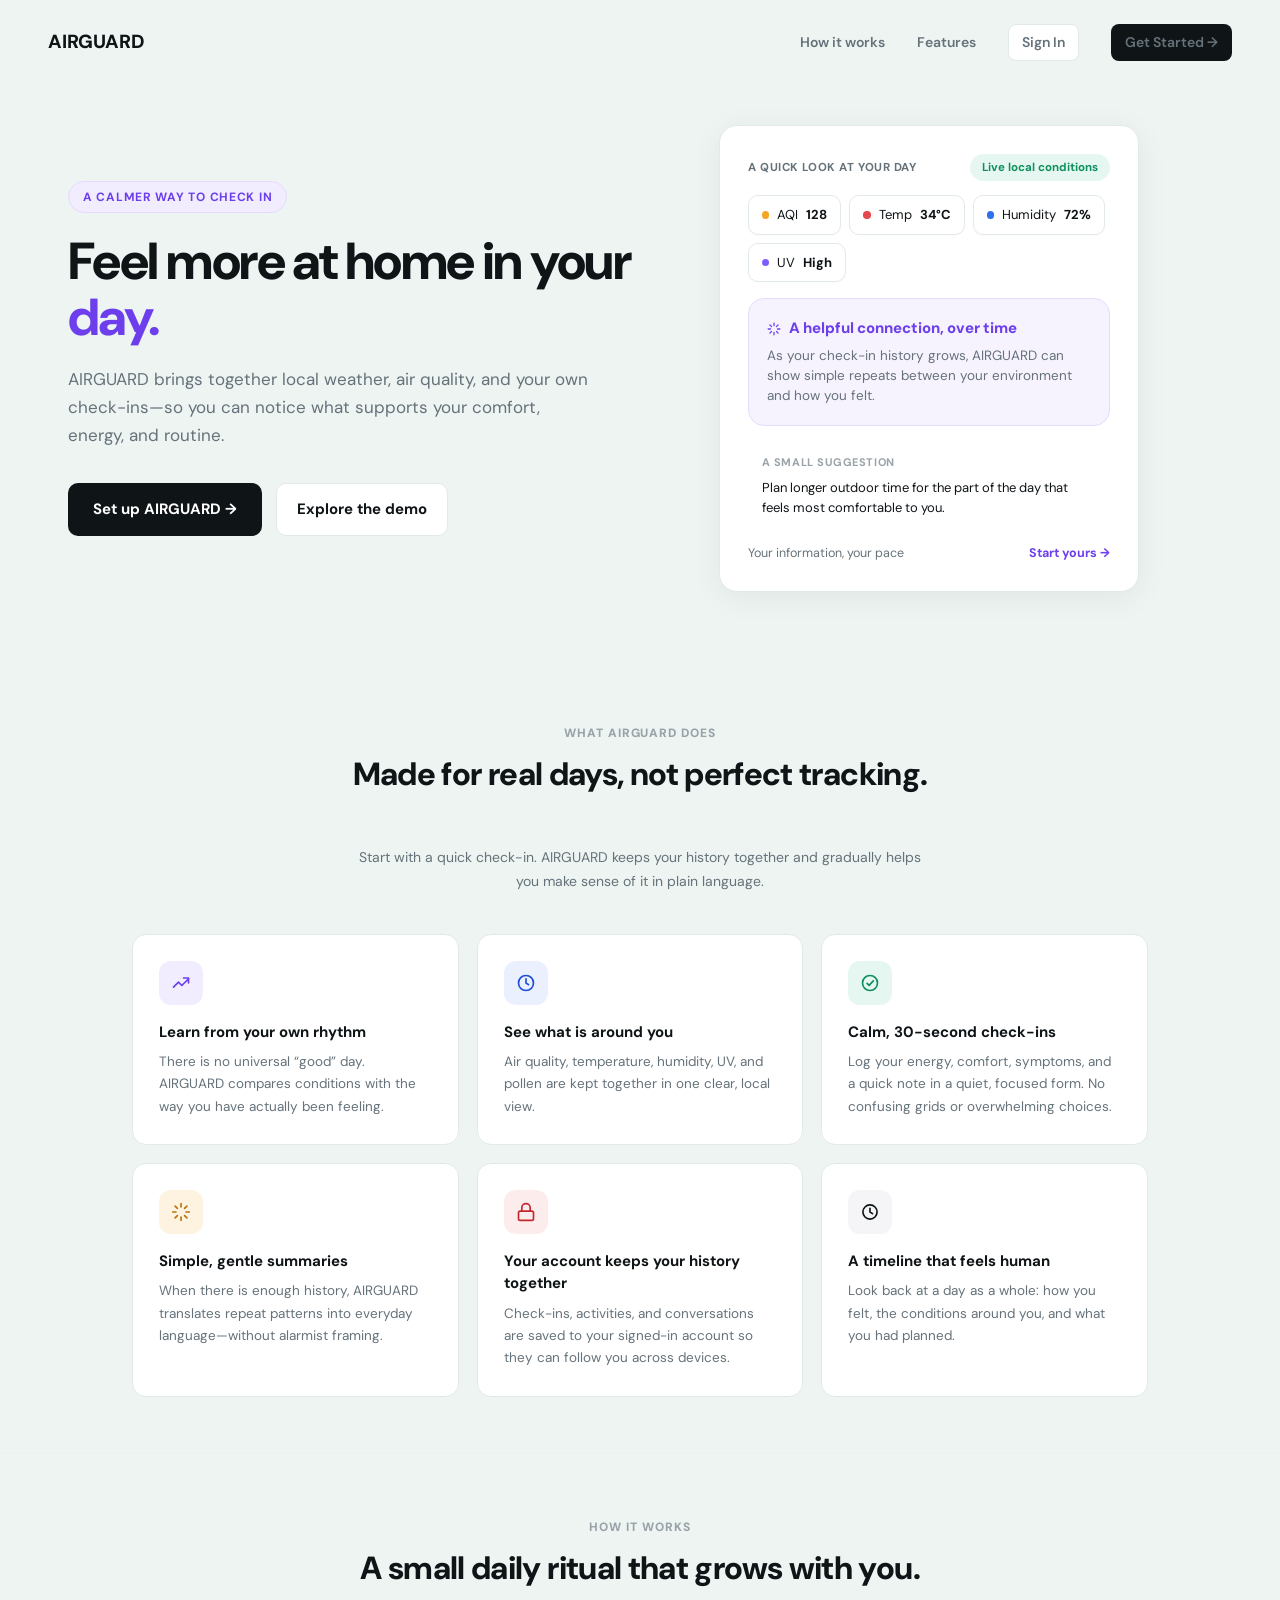
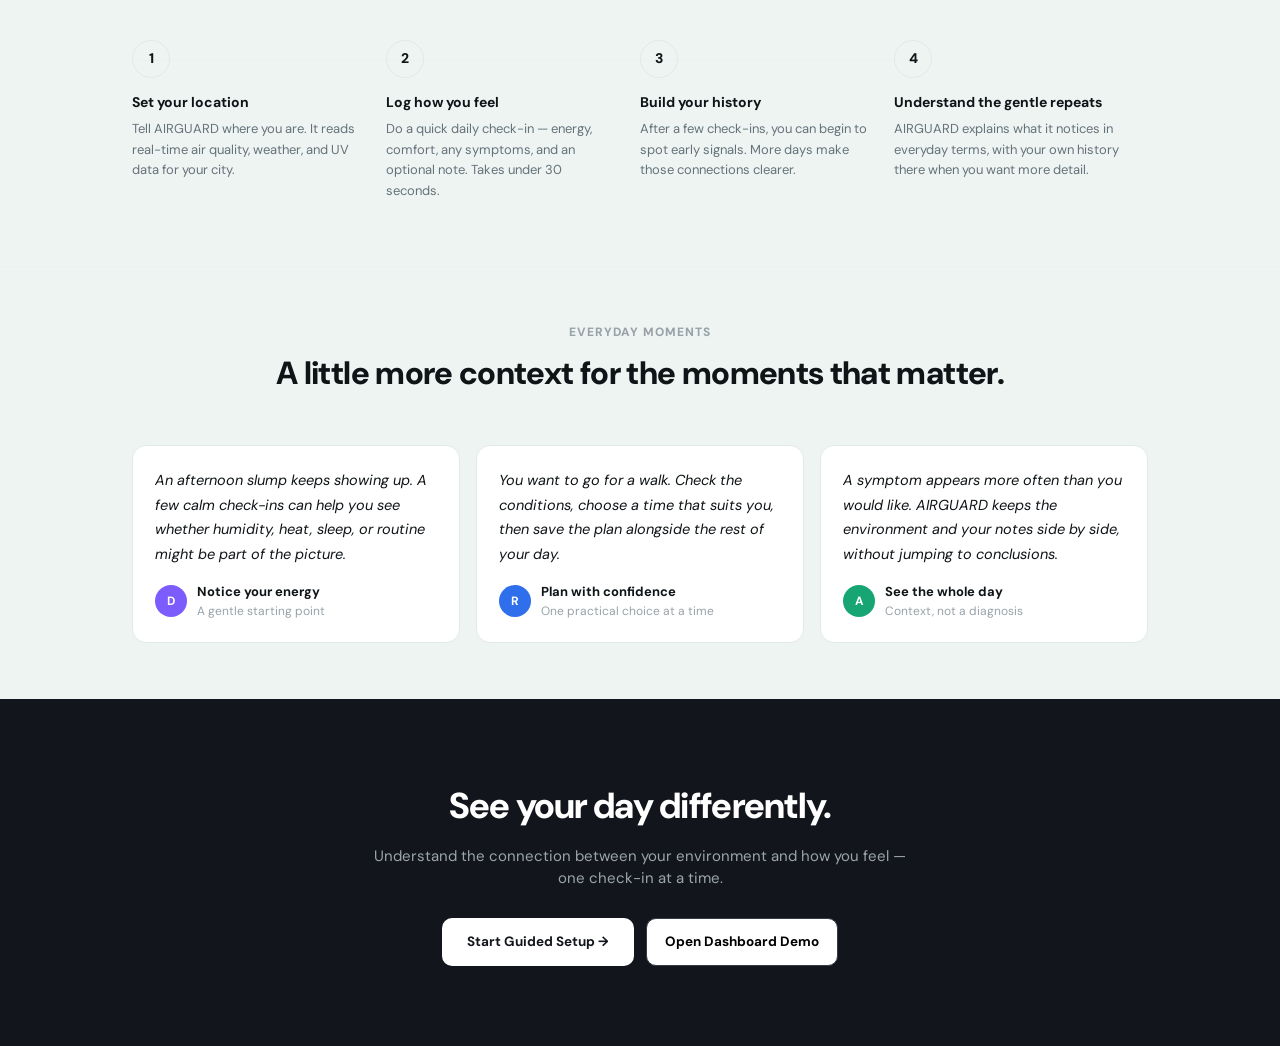
==== commit f6e0205e: "Change dashboard demo button text color" ====
--- a/index.html
+++ b/index.html
@@ -476,7 +476,7 @@
     <p>Understand the connection between your environment and how you feel — one check-in at a time.</p>
     <div style="display:flex; justify-content:center; gap:12px; flex-wrap:wrap;">
       <a href="onboarding.html" class="btn btn-white" style="padding:13px 24px;">Start Guided Setup →</a>
-      <a href="dashboard.html" class="btn btn-outline" style="color:#FFF; border-color:#343C45;">Open Dashboard Demo</a>
+      <a href="dashboard.html" class="btn btn-outline" style="color:#000; border-color:#343C45;">Open Dashboard Demo</a>
     </div>
   </footer>
 
